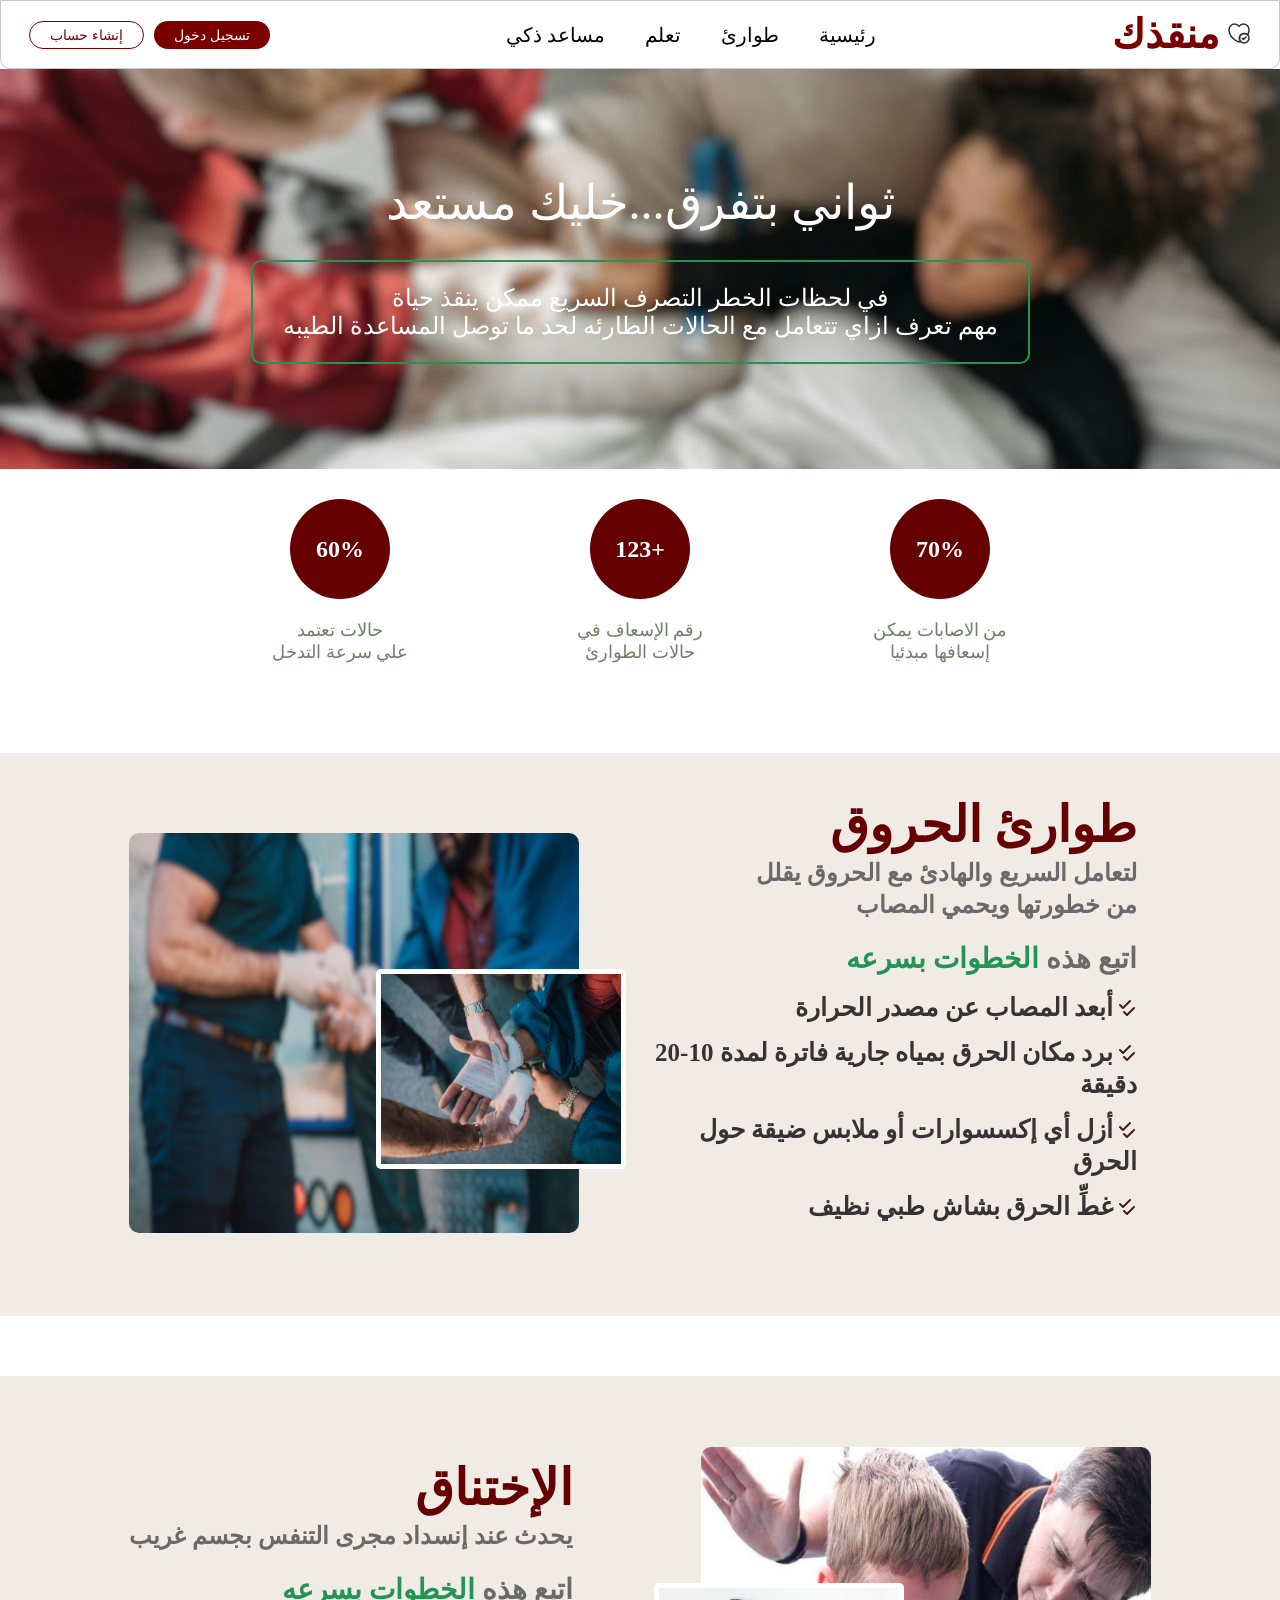
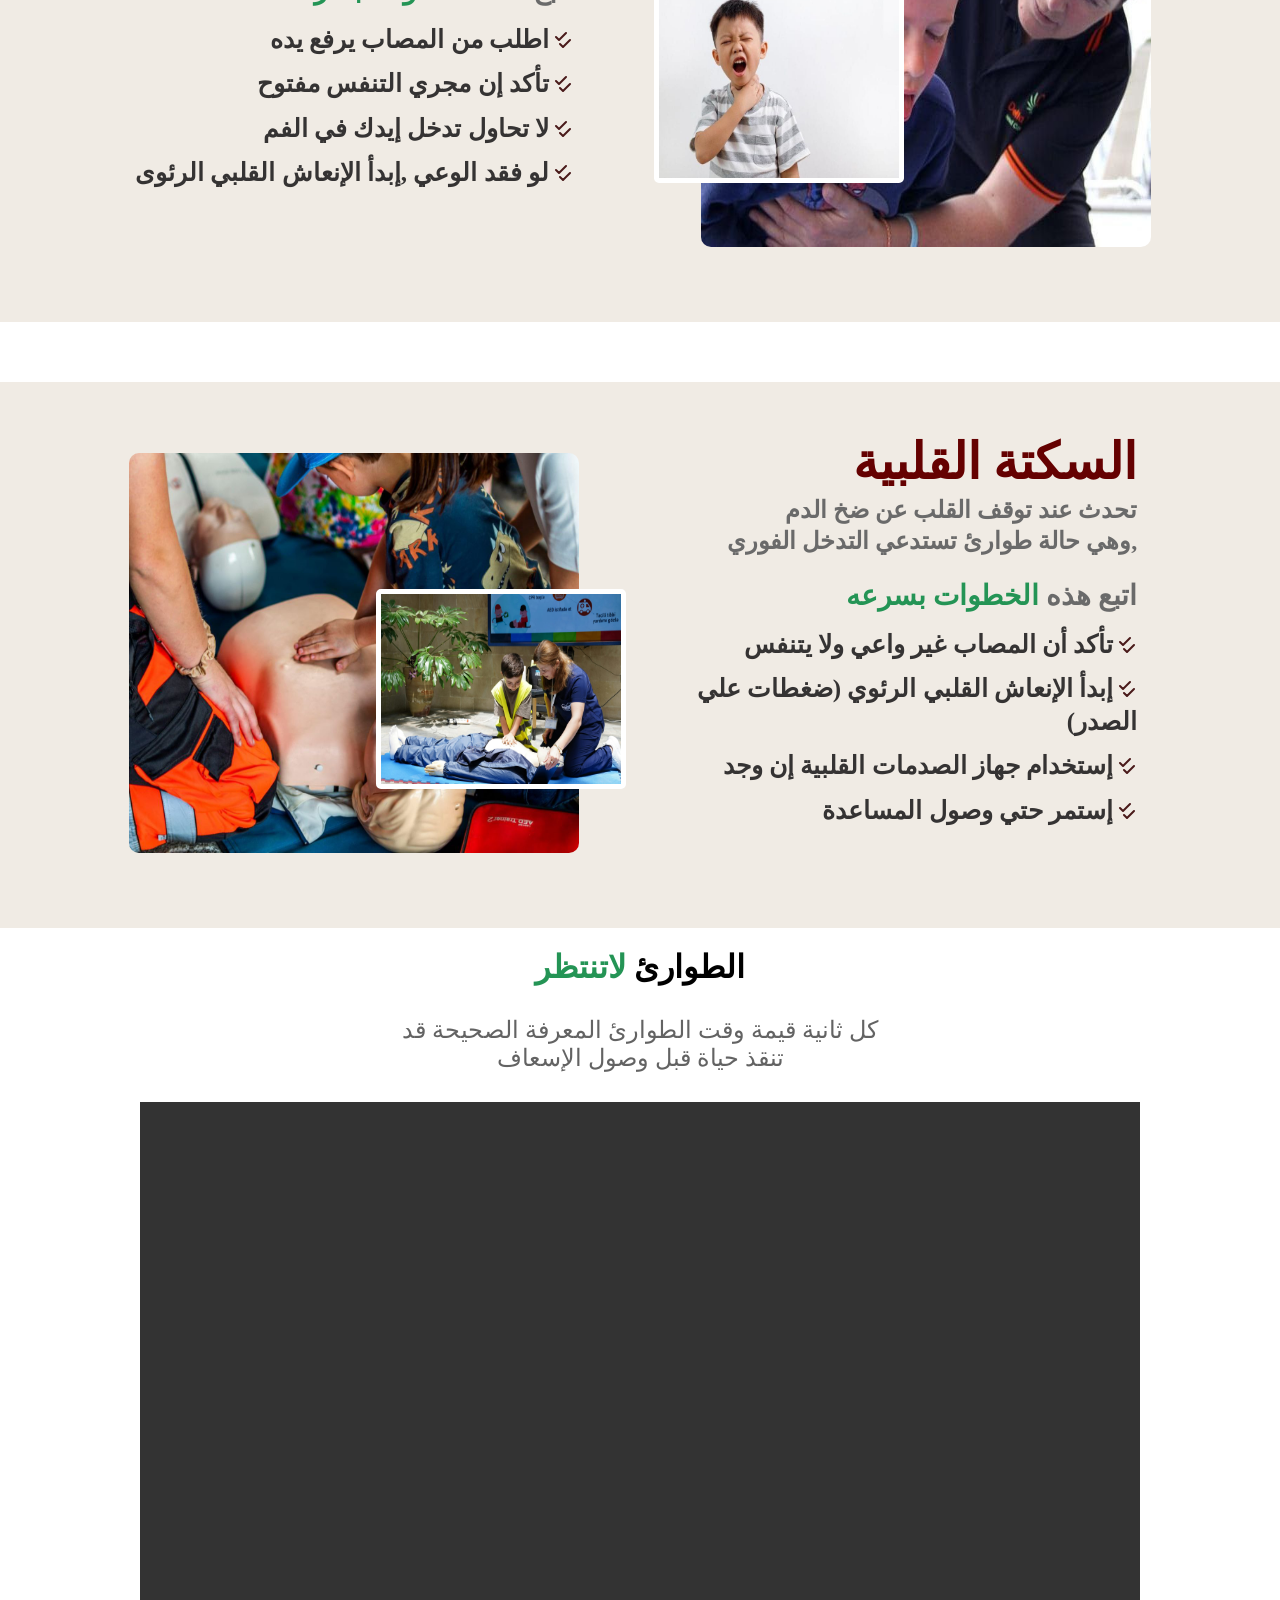
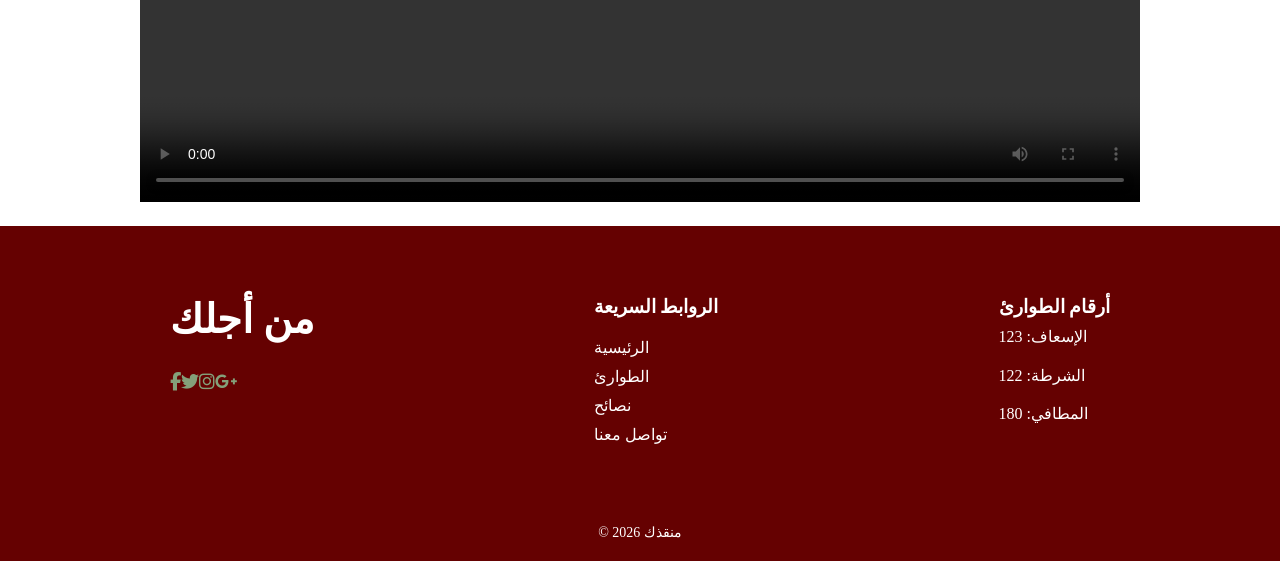
==== index.html @ 680dd933 "Rename emergency.html to index.html" ====
<!DOCTYPE html>
<html lang="en">
<head>
    <meta charset="UTF-8">
    <meta name="viewport" content="width=device-width, initial-scale=1.0">
    <link rel="stylesheet" href="emergency.css">
    <link href="https://cdnjs.cloudflare.com/ajax/libs/font-awesome/6.5.0/css/all.min.css" rel="stylesheet">
    <title>emergency</title>
</head>

<body>
 <nav class="navbar">
    <div class="nav-right">
      <a href="index.html">  <svg width="24" height="24"   viewBox="0 0 24 24" fill="none" xmlns="http://www.w3.org/2000/svg">
<path d="M22 17.2C22 18.1 21.75 18.95 21.3 19.67C20.47 21.06 18.95 22 17.2 22C15.45 22 13.92 21.06 13.1 19.67C12.66 18.95 12.4 18.1 12.4 17.2C12.4 14.55 14.55 12.4 17.2 12.4C19.85 12.4 22 14.55 22 17.2Z" stroke="#292D32" stroke-width="1.5" stroke-miterlimit="10" stroke-linecap="round" stroke-linejoin="round"/>
<path d="M15.3301 17.2L16.5101 18.38L19.0701 16.02" stroke="#292D32" stroke-width="1.5" stroke-linecap="round" stroke-linejoin="round"/>
<path d="M22 8.69C22 10.66 21.49 12.4 20.69 13.91C19.81 12.98 18.57 12.4 17.2 12.4C14.55 12.4 12.4 14.55 12.4 17.2C12.4 18.43 12.87 19.55 13.63 20.4C13.26 20.57 12.92 20.71 12.62 20.81C12.28 20.93 11.72 20.93 11.38 20.81C8.48 19.82 2 15.69 2 8.69C2 5.6 4.49 3.09998 7.56 3.09998C9.37 3.09998 10.99 3.98002 12 5.33002C13.01 3.98002 14.63 3.09998 16.44 3.09998C19.51 3.09998 22 5.6 22 8.69Z" stroke="#292D32" stroke-width="1.5" stroke-linecap="round" stroke-linejoin="round"/>
</svg>
</a>
        <a href="index.html" class="logo-text">منقذك</a>
    </div>

    <div class="nav-center" id="navMenu">
        <div class="close-btn" onclick="toggleMenu()">✕</div>
        <a href="index.html">رئيسية</a>
        <a href="#">طوارئ</a>
        <a href="#">تعلم</a>
        <a href="#">مساعد ذكي</a>
    </div>
    <div class="nav-left">
        <button class="btn-login">تسجيل دخول</button>
        <button class="btn-register">إنشاء حساب</button>
        <div class="menu-icon" onclick="toggleMenu()">☰</div>
      </div>
    </nav>
    <div class="overlay" onclick="toggleMenu()">

    </div>
    <section class="hero">
      <div class="main">
        <h1> ثواني بتفرق...خليك مستعد</h1>
        <div class="box">
            <p>في لحظات الخطر التصرف السريع ممكن ينقذ حياة<br>
            مهم تعرف ازاي تتعامل مع الحالات الطارئه لحد ما توصل المساعدة الطيبه
        </p>
        </div>
      </div>
    </section>
    <section class="counter">
        <div class="number">
            <div class="num1" data-target="60">0%</div>
            <p>حالات تعتمد <br>  علي سرعة التدخل </p>
        </div>
          <div class="number">
            <div class="num1" data-target="123">123</div>
            <p>رقم الإسعاف في<br> حالات الطوارئ</p>
        </div>
          <div class="number">
            <div class="num1" data-target="70">0%</div>
         <p>من الاصابات يمكن <br>  إسعافها مبدئيا </p>
        </div>
    </section>
    <section class="burn">
      <div class="container">
    <div class="burn-text">
      <h2>طوارئ الحروق </h2>
      <p>لتعامل السريع والهادئ مع الحروق يقلل 
        <br>
من خطورتها ويحمي المصاب </p>
  <h4>اتبع هذه <span class="light">الخطوات بسرعه</span></h4>
  <ul>
        <li><svg width="24" height="24" viewBox="0 0 24 24" fill="none" xmlns="http://www.w3.org/2000/svg">
  <path d="M7 13L10 16L17 9M11 20L14 23L21 16" stroke="#4a1a1a" stroke-width="2" stroke-linecap="round" stroke-linejoin="round"/>
</svg>أبعد المصاب عن مصدر الحرارة </li>
        <li><svg width="24" height="24" viewBox="0 0 24 24" fill="none" xmlns="http://www.w3.org/2000/svg">
  <path d="M7 13L10 16L17 9M11 20L14 23L21 16" stroke="#4a1a1a" stroke-width="2" stroke-linecap="round" stroke-linejoin="round"/>
</svg>برد مكان الحرق بمياه جارية فاترة لمدة 10-20 دقيقة </li>
        <li><svg width="24" height="24" viewBox="0 0 24 24" fill="none" xmlns="http://www.w3.org/2000/svg">
  <path d="M7 13L10 16L17 9M11 20L14 23L21 16" stroke="#4a1a1a" stroke-width="2" stroke-linecap="round" stroke-linejoin="round"/>
</svg>أزل أي إكسسوارات أو ملابس ضيقة حول الحرق </li>
        <li><svg width="24" height="24" viewBox="0 0 24 24" fill="none" xmlns="http://www.w3.org/2000/svg">
  <path d="M7 13L10 16L17 9M11 20L14 23L21 16" stroke="#4a1a1a" stroke-width="2" stroke-linecap="round" stroke-linejoin="round"/>
</svg>غطِّ الحرق بشاش طبي نظيف  </li>
      </ul>
    </div>
<div class="images">
     <img src="./image/image2.jpg" class="ima1">
      <img src="./image/image3.jpg " class="ima2">
    </div>
  </div>

</section>
 <section class="suffocation">
      <div class="container">
        <div class="images">
     <img src="./image/image4.jpg" class="ima3">
      <img src="./image/image6.jpg " class="ima4">
    </div>

    <div class="burn-text">
      <h2>الإختناق </h2>
      <p>يحدث عند إنسداد مجرى التنفس بجسم غريب </p>
   <h4>اتبع هذه <span class="light">الخطوات بسرعه</span></h4>
  <ul>
        <li> <svg width="24" height="24" viewBox="0 0 24 24" fill="none" xmlns="http://www.w3.org/2000/svg">
  <path d="M7 13L10 16L17 9M11 20L14 23L21 16" stroke="#4a1a1a" stroke-width="2" stroke-linecap="round" stroke-linejoin="round"/>
</svg>اطلب من المصاب يرفع يده </li> </li>
        <li><svg width="24" height="24" viewBox="0 0 24 24" fill="none" xmlns="http://www.w3.org/2000/svg">
  <path d="M7 13L10 16L17 9M11 20L14 23L21 16" stroke="#4a1a1a" stroke-width="2" stroke-linecap="round" stroke-linejoin="round"/>
</svg>تأكد إن مجري التنفس مفتوح </li>
        <li><svg width="24" height="24" viewBox="0 0 24 24" fill="none" xmlns="http://www.w3.org/2000/svg">
  <path d="M7 13L10 16L17 9M11 20L14 23L21 16" stroke="#4a1a1a" stroke-width="2" stroke-linecap="round" stroke-linejoin="round"/>
</svg>لا تحاول تدخل إيدك في الفم </li>
        <li><svg width="24" height="24" viewBox="0 0 24 24" fill="none" xmlns="http://www.w3.org/2000/svg">
  <path d="M7 13L10 16L17 9M11 20L14 23L21 16" stroke="#4a1a1a" stroke-width="2" stroke-linecap="round" stroke-linejoin="round"/>
</svg>لو فقد الوعي ,إبدأ الإنعاش القلبي الرئوى </li>
      </ul>
    </div>
      </div>


</section>
<section class="burn">
      <div class="container">
    <div class="burn-text">
      <h2>السكتة القلبية </h2>
      <p> تحدث عند توقف القلب عن ضخ الدم <br>,وهي حالة طوارئ تستدعي التدخل الفوري</p>
  <h4>اتبع هذه <span class="light">الخطوات بسرعه</span></h4>
  <ul>
        <li><svg width="24" height="24" viewBox="0 0 24 24" fill="none" xmlns="http://www.w3.org/2000/svg">
  <path d="M7 13L10 16L17 9M11 20L14 23L21 16" stroke="#4a1a1a" stroke-width="2" stroke-linecap="round" stroke-linejoin="round"/>
</svg>تأكد أن المصاب غير واعي ولا يتنفس </li>
        <li ><svg width="24" height="24" viewBox="0 0 24 24" fill="none" xmlns="http://www.w3.org/2000/svg">
  <path d="M7 13L10 16L17 9M11 20L14 23L21 16" stroke="#4a1a1a" stroke-width="2" stroke-linecap="round" stroke-linejoin="round"/>
</svg>إبدأ الإنعاش القلبي الرئوي (ضغطات علي الصدر)</li>
        <li ><svg width="24" height="24" viewBox="0 0 24 24" fill="none" xmlns="http://www.w3.org/2000/svg">
  <path d="M7 13L10 16L17 9M11 20L14 23L21 16" stroke="#4a1a1a" stroke-width="2" stroke-linecap="round" stroke-linejoin="round"/>
</svg>إستخدام جهاز الصدمات القلبية إن وجد </li>
        <li><svg width="24" height="24" viewBox="0 0 24 24" fill="none" xmlns="http://www.w3.org/2000/svg">
  <path d="M7 13L10 16L17 9M11 20L14 23L21 16" stroke="#4a1a1a" stroke-width="2" stroke-linecap="round" stroke-linejoin="round"/>
</svg>إستمر حتي وصول المساعدة  </li>
      </ul>
    </div>
<div class="images">
     <img src="./image/image5.jpg" class="ima1">
      <img src="./image/image7.jpg " class="ima2">
    </div>
  </div>
    </div>
    </section>
    <div class="notwait">
      <h4> الطوارئ <span class="light">لاتنتظر </span></h4>
      <p>كل ثانية قيمة وقت الطوارئ المعرفة الصحيحة قد <br> تنقذ حياة قبل وصول الإسعاف </p>
      <video width="1000" height="700" controls>
        <source src="video_2026-02-21_23-58-47.mp4 " type="video/mp4">
      </video>
    </div>
    <!--
  <div class="know">
    <h5> تعرف علي فريق الطوارئ</h5>
    <p style="font-size: 26px;">يضم مجموعة من الأطباء المدربين علي التعامل مع حالات الطوارئ.</p>
  </div>
<div class="team-grid">
  <div class="doctor-card">
    <div class="imaage">
      <img src="image/5015c419783c6af2fada7d56cdb1c491772d455f.jpg">
    </div>
    <div class="info">
      <h class="name">د:نورا خالد</h3>
        <p class="specialty"> 
أخصائية الحروق و الإصابات الحرجة</p>
    </div>
  </div>

   <div class="doctor-card">
    <div class="imaage">
      <img src="/image/63ce4f393ac87766371a002829be09d1866e27fa (1).jpg">
    </div>
    <div class="info">
      <h class="name">د:محمد علي</h3>
        <p class="specialty"> 
 
أخصائي حالات الإختناق و الإنعاش</p>
    </div>
  </div>
  <div class="doctor-card">
    <div class="imaage">
      <img src="/image/5015c419783c6af2fada7d56cdb1c491772d455f.jpg">
    </div>
    <div class="info">
      <h class="name">د:مايا حسن </h3>
        <p class="specialty"> 
أخصائية القلب والطوارئ القلبية</p>
    </div>
  </div>
<div class="doctor-card">
    <div class="imaage">
      <img src="/image/63ce4f393ac87766371a002829be09d1866e27fa.jpg">
    </div>
    <div class="info">
      <h class="name">د:مايا حسن </h3>
        <p class="specialty"> 
أخصائية القلب والطوارئ القلبية</p>
    </div>
  </div>
  <div class="doctor-card">
    <div class="imaage">
      <img src="/image/caea1c560e19acacc827d34ec4dc1ffc806a08be.jpg">
    </div>
    <div class="info">
      <h class="name">د:أحمد محمود </h3>
        <p class="specialty"> 
أخصائيةطوارئ واسعافات اولية</p>
    </div>
  </div>
</div>
-->
    <footer class="footer">
      <div class="contain">
        <div class="foryou">
          <h2>من أجلك</h2>
          <div class="social">
          <i class="fab fa-facebook-f"></i>
          <i class="fab fa-twitter"></i>
          <i class="fab fa-instagram"></i>
          <i class="fab fa-google-plus-g"></i>
          </div>
        </div>
      <div class="links">
        <h3>الروابط السريعة </h3>
        <ul>
        <li><a href="">الرئيسية</a></li>
        <li><a href="">الطوارئ</a></li>
        <li><a href="">نصائح</a></li>
        <li><a href="">تواصل معنا </a></li>
        </ul>
      </div>
       <div class="emergency">
        <h3>أرقام الطوارئ</h3>
         <p>الإسعاف: 123</p>
         <p>الشرطة: 122</p>
         <p>المطافي: 180</p>
        </div>
          </div>
       <div class="copyright">
        <p>© 2026 منقذك</p>
        </div>

    
    </footer>

</body>
<script src="emergency.js"></script>
</html>
---- emergency.css ----
*{
    padding: 0;
    margin: 0;
    box-sizing: border-box;
}
/* start navbar */
.navbar {
  display: flex;
  align-items: center;
  justify-content: space-between;
  padding: 10px 28px;
  background: #ffffff;
  border: 1px solid #c9c9c9;
  border-radius: 0 0 10px 10px;

  top: 0;
  left: 0;
  width: 100%;
  z-index: 99999999;
  direction: rtl;
}

/* RIGHT */
.nav-right {
  display: flex;
  align-items: center;
  gap: 8px;
}

.logo-text {
  font-size: 40px;
  font-weight: 700;
  color: #7a0000;
  text-decoration: none;
}

.logo-img {
  width: 26px;
  height: 26px;
  object-fit: contain;
}

.nav-center {
  display: flex;
  gap: 40px;
}

.nav-center a {
  text-decoration: none;
  color: #000000;
  font-size: 20px;
  position: relative;
  transition: 0.4s;
}

.nav-center a:hover {
  color: #650101b2;
  text-decoration:underline;
transform: translateY(-3px);
}


.nav-left {
  display: flex;
  align-items: center;
  gap: 10px;
}

.btn-login {
  background: #7a0000;
  color: #fff;
  border: none;
  padding: 6px 20px;
  border-radius: 20px;
  font-size: 14px;
  cursor: pointer;
  transition: 0.6s;
}
.btn-login:hover {
  background-color: #5c0000;
}
.btn-register {
  background: transparent;
  color: #7a0000;
  border: 1.5px solid #7a0000;
  padding: 5px 20px;
  border-radius: 20px;
  font-size: 14px;
  cursor: pointer;
  transition: 0.6s;
}
.btn-register:hover {
  background-color: #7a0000;
  color: #fff;
}

.menu-icon {
  display: none;
  font-size: 26px;
  color: #7a0000;
  cursor: pointer;
}

.close-btn {
  position: absolute;
  top: 20px;
  right: 20px;
  font-size: 22px;
  cursor: pointer;
  color: #7a0000;
}


.close-btn {
  display: none;
}
/* end navbar */
.hero{
    background-image: url('image/emerg.jpg');
    background-size: cover;
    background-position: center;
    min-height: 400px;
    width:100%;
    position: relative;
    background-position: center;
    display: flex;
    justify-content: center;
    align-items: center;
    text-align: center;
    color: white; 
}

.main h1{
    font-size: 48px;
    font-weight: 200;
    margin-bottom: 30px;
}
.box{
    border: 2px solid #249455;
    font-size: 24px;
    padding: 22px 30px;
    border-radius: 10px;
}
.hero{
    background-image: url('image/emerg.jpg');
    background-size: cover;
    background-position: center;
    min-height: 400px; 
    width:100%;
    position: relative;
    display: flex;
    justify-content: center;
    align-items: center;
    text-align: center;
    color: white; 
}

.main h1{
    font-size: 48px;
    font-weight: 200;
    margin-bottom: 30px;
}

.box{
    border: 2px solid #249455;
    font-size: 24px;
    padding: 22px 30px;
    border-radius: 10px;
}

@media (max-width: 700px){
    .main h1{
        font-size: 36px;
    }

    .box{
        font-size: 20px;
        padding: 18px 22px;
    }
}

@media (max-width: 400px){
    .hero{
        min-height: 300px;
        padding: 15px;
    }

    .main h1{
        font-size: 26px;
        margin-bottom: 20px;
    }

    .box{
        font-size: 16px;
        padding: 15px;
    }
}

.counter{
    display: flex;
    justify-content: center;
    align-items: flex-start;
    padding:30px 20px;
    gap:50px;
    flex-wrap: wrap;
}
.number{
    text-align: center;
    width: 250px;
}
.num1{
    font-size: 28px;
    margin: 0 auto 20px auto;
    font-weight: bold;
    display: flex;
    justify-content: center;
    align-items: center;
    border-radius: 50%;
    background-color: #650101;
   color:white;
   width: 120px;
   height: 120px;

}
.number p{
    color: #6d8165;
 font-size:20px;
}

@media (max-width: 700px){
    .counter {
      gap: 10px; 
    }

    .number {
      width: 200px; 
    }
}
.num1 {
        font-size: 24px; 
        width: 100px;
        height: 100px;
    }

    .number p {
        font-size: 18px; 
    }
@media (max-width:400px) {
    .counter {
        gap: 5px; 
    }

    .number {
        width: 100%; 
        text-align: center;
        margin-bottom: 20px;
    }

    .num1 {
        font-size: 22px; 
        width: 90px;
        height: 90px;
    }

    .number p {
        font-size: 16px; 
    }
}
.burn {
    background-color: rgba(240, 235, 228, 1);
    padding: 70px 0px;
    border: 1px solid  rgba(240, 235, 228, 1);
   margin-top: 60px;
}
.container {
    display: flex;
    justify-content: space-between;
    width: 80%;
    align-items: center;
  margin: auto;
    direction: rtl;
  
}
.images{
    width: 450px;
    position: relative;
}
.ima1{
    width: 100%;
    border-radius: 10px;
    height: 400px;
}
.ima2{
    position: absolute;
    left: 55%;
    bottom: -2px;
    transform: translateX(-40%);
    transform: translateY(-70px);
    width: 250px;
    height: 200px;
    border-radius: 5px;
   border: 5px solid #fff;
}
.burn-text{
    max-width: 500px;
    margin-top:-30px ;
    line-height: 1.3;
}
.burn-text{
    color: rgba(101, 1, 1, 1);
    font-size:33px;
    margin-bottom: 10px;
    font-weight: bold;
    padding-right: 14px;
}
.burn-text  p{
margin-bottom: 20px;
font-size: 24px;
color: rgba(106, 106, 106, 1);

}

.burn-text h4{
    color:rgba(106, 106, 106, 1);
    margin-bottom: 15px;
    font-size: 28px;
}
.burn-text ul{
    list-style: none;
    padding: 0;
    
}
.burn-text  ul li{
    margin-bottom: 12px;
    font-size: 25px;
    color: rgb(53, 51, 51);
}

@media (max-width: 700px){

    .container{
        width: 90%;
        gap: 70px;
    }

    .burn-text h2{
        font-size: 42px;
    }

    .burn-text p{
        font-size: 20px;
    }

    .burn-text h4{
        font-size: 22px;
    }

    .burn-text ul li{
        font-size: 18px;
    }

    .images{
        width: 350px;
    }

    .ima1{
        height: 320px;
    }

    .ima2{
        width: 200px;
        height: 160px;
        left: 50%;
        transform: translateX(-50%) translateY(-50px);
    }
}

@media (max-width: 700px){
    .ima3{
        height: 320px;
    }

    .ima4{
        width: 200px;
        height: 160px;
        right: 50%;
    
    }
}

@media (max-width: 400px){

    .container{
        flex-direction: column; 
        text-align:center;
        
    }

    .burn-text{
        max-width: 100%;
        margin-top: 0;
    }

    .burn-text h2{
        font-size: 32px;
        padding-right: 0;
    }

    .burn-text p{
        font-size: 18px;
    }

    .burn-text h4{
        font-size: 20px;
    }

    .burn-text ul li{
        font-size: 16px;
    }

    .images{
        width: 100%;
        margin-top: 30px;
    }

    .ima1{
        height: auto;
    }

    .ima2{
        position: relative;  
        left: 0;
        bottom: 0;
        transform: none;
        width: 70%;
        height: auto;
        margin-top: -50px;
    }
}

.ima3{
    width: 100%;
    border-radius: 10px;
    height: 400px;
}
.ima4{
    position: absolute;
    right: 55%;
    bottom: -2px;
    transform: translateX(-40%);
    transform: translateY(-70px);
    width: 250px;
    height: 200px;
    border-radius: 5px;
   border: 5px solid #fff;
}
.suffocation{
    margin-top: 90px;
     background-color: rgba(240, 235, 228, 1);
    padding: 70px 0px;
    border: 1px solid  rgba(240, 235, 228, 1);
   margin-top: 60px;
}
@media (max-width: 400px) {
    

 .ima3{
        height: auto;
    }

    .ima4{
        position: relative;  
        right:  0;
        bottom: 0;
        transform: none;
        width: 70%;
        height: auto;
        margin-top: -50px;
    }
}
.light{
    color: #249455;
}
.notwait{
  text-align: center;
  padding: 20px;
}
.notwait h4{
    font-size: 32px;
}
.notwait p{
    font-size: 24px;
   padding: 30px;
   color:  rgba(99, 99, 99, 1);
;
}
.know{
    direction:rtl;
    margin: 20px;

}
.know h5{
    font-size: 33px;
}

.footer{
    background-color: rgba(101, 1, 1, 1);
    color: white;
    padding: 40px 30px 20px ;
    direction: ltr;
    font-family:"Poppins";
    flex: 1;
   min-width: 100%;
}
.contain{
    width: 100%;
    display: flex;
    justify-content: center;
    padding: 30px;
   
    gap:280px;
    flex-wrap: wrap;

}
.foryou h2{
    font-size: 40px;

    margin-bottom: 30px;
}

.social{
    display: flex;
}
.social i {
    font-size: 18px;
    margin: 0;
     padding: 0px;
    color:rgba(132, 160, 122, 1);
    gap: 0px;
}
 
.links h3 {
    margin-bottom: 20px;
}

.links ul {
    list-style: none;
    padding: 0;
}

.links ul li {
    margin-bottom: 10px;
}

.links  li a {
    color: #fff;
    text-decoration: none;
}
.links ul li a:hover {
    text-decoration: underline;
}

.copyright {
    text-align: center;
    margin-top: 40px;
    font-size: 14px;
}
.emergency p{
    line-height: 2.4;
}


@media (max-width: 700px) {

.footer {
width: 50%;
}
.contain{
gap: 40px;
}
}


@media (max-width: 400px) {

.contain{
flex-direction: column;
align-items: center;
text-align: center;
}

.footer-section {
width: 100%; 
}

.social {
justify-content: center;
}
}
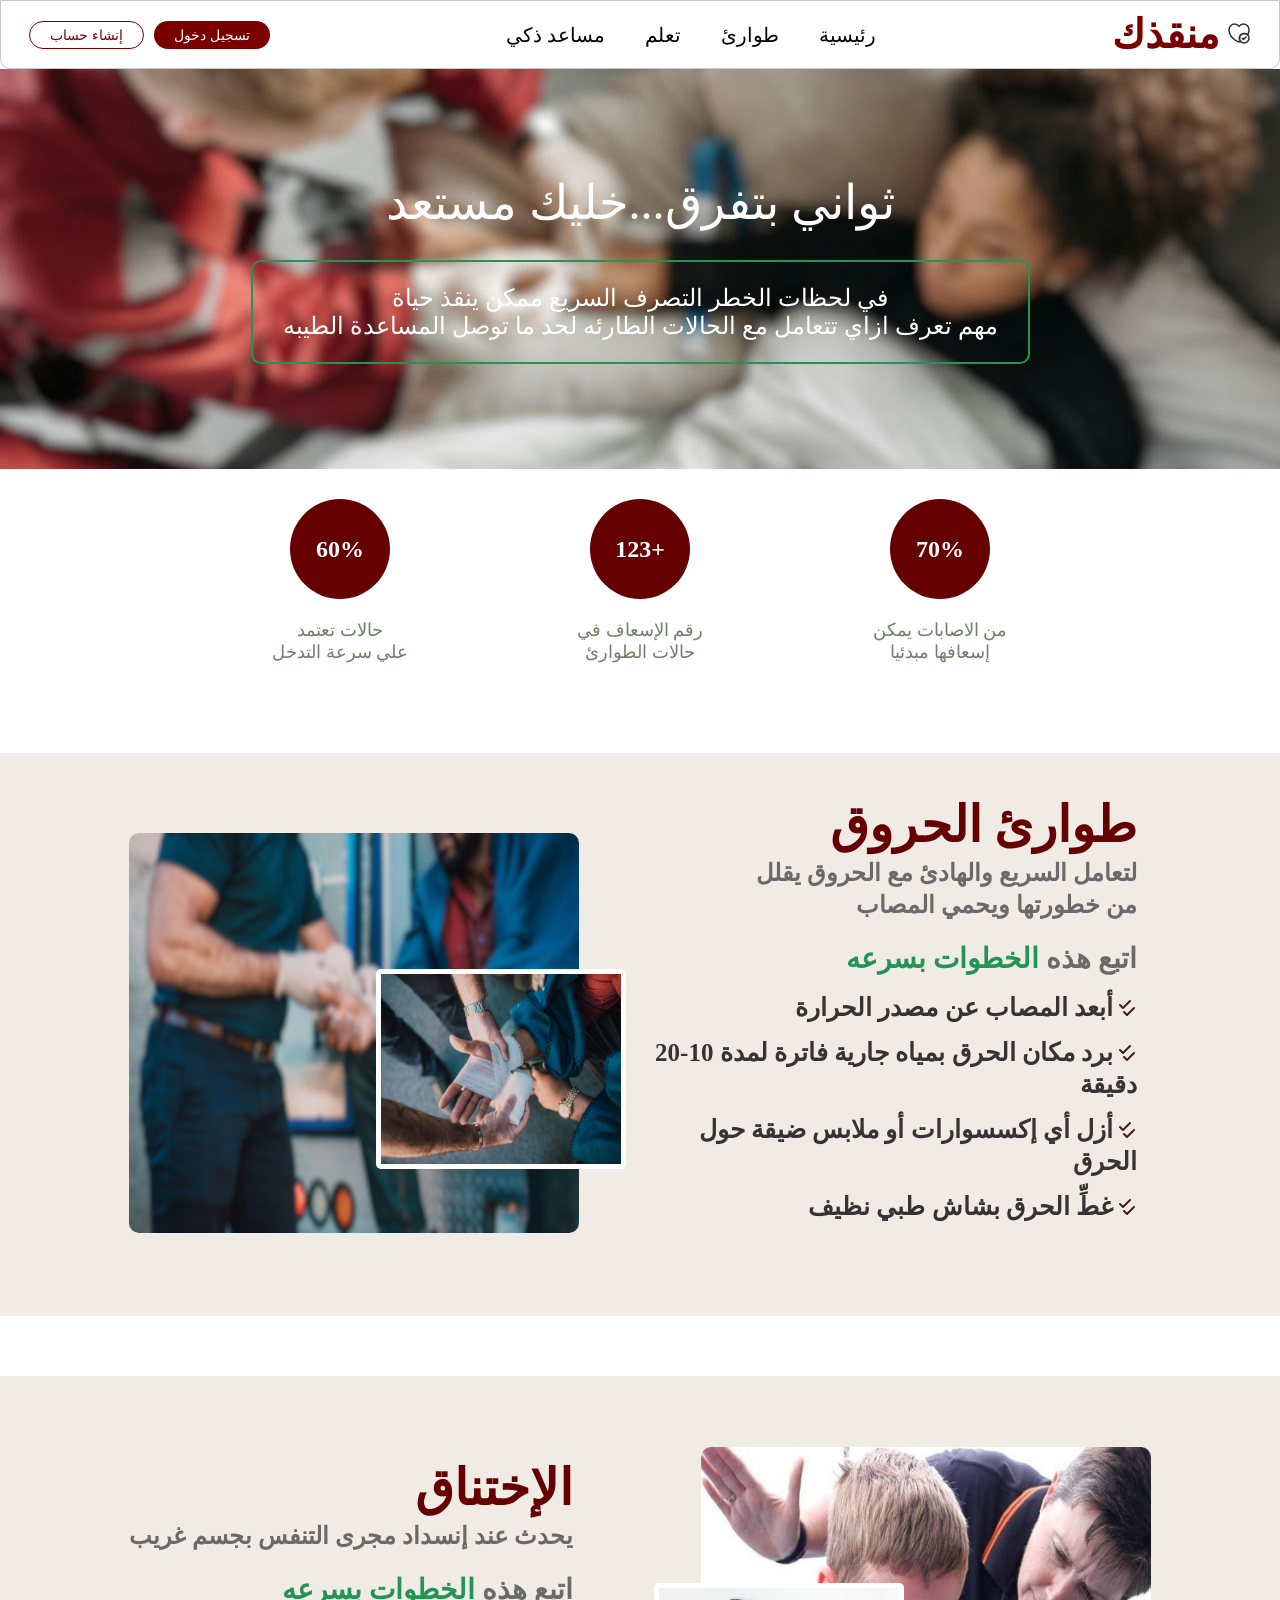
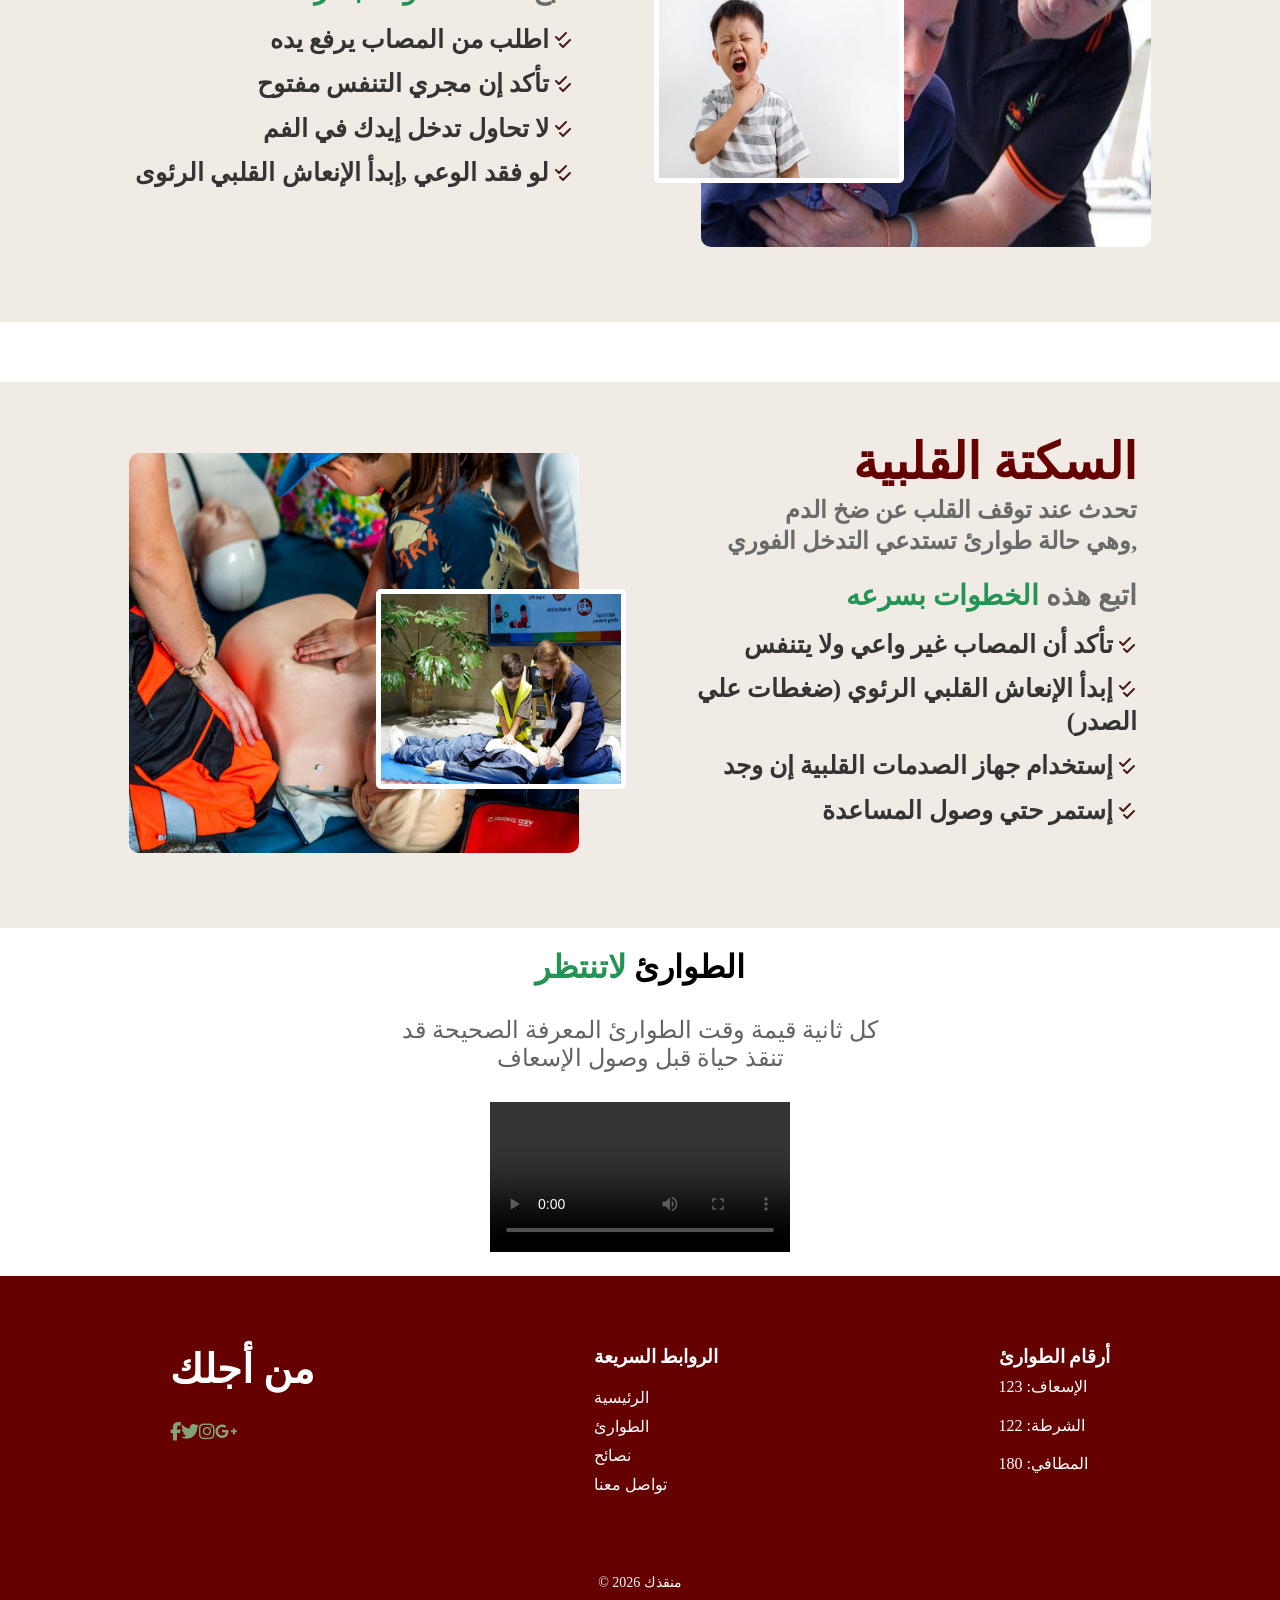
==== commit d92629df: "Change video element class" ====
--- a/index.html
+++ b/index.html
@@ -151,7 +151,7 @@
     <div class="notwait">
       <h4> الطوارئ <span class="light">لاتنتظر </span></h4>
       <p>كل ثانية قيمة وقت الطوارئ المعرفة الصحيحة قد <br> تنقذ حياة قبل وصول الإسعاف </p>
-      <video width="1000" height="700" controls>
+      <video class="my-video"  controls>
         <source src="video_2026-02-21_23-58-47.mp4 " type="video/mp4">
       </video>
     </div>
--- a/emergency.css
+++ b/emergency.css
@@ -141,32 +141,7 @@
     padding: 22px 30px;
     border-radius: 10px;
 }
-.hero{
-    background-image: url('image/emerg.jpg');
-    background-size: cover;
-    background-position: center;
-    min-height: 400px; 
-    width:100%;
-    position: relative;
-    display: flex;
-    justify-content: center;
-    align-items: center;
-    text-align: center;
-    color: white; 
-}
-
-.main h1{
-    font-size: 48px;
-    font-weight: 200;
-    margin-bottom: 30px;
-}
-
-.box{
-    border: 2px solid #249455;
-    font-size: 24px;
-    padding: 22px 30px;
-    border-radius: 10px;
-}
+
 
 @media (max-width: 700px){
     .main h1{
@@ -596,4 +571,4 @@
 .social {
 justify-content: center;
 }
-}+}
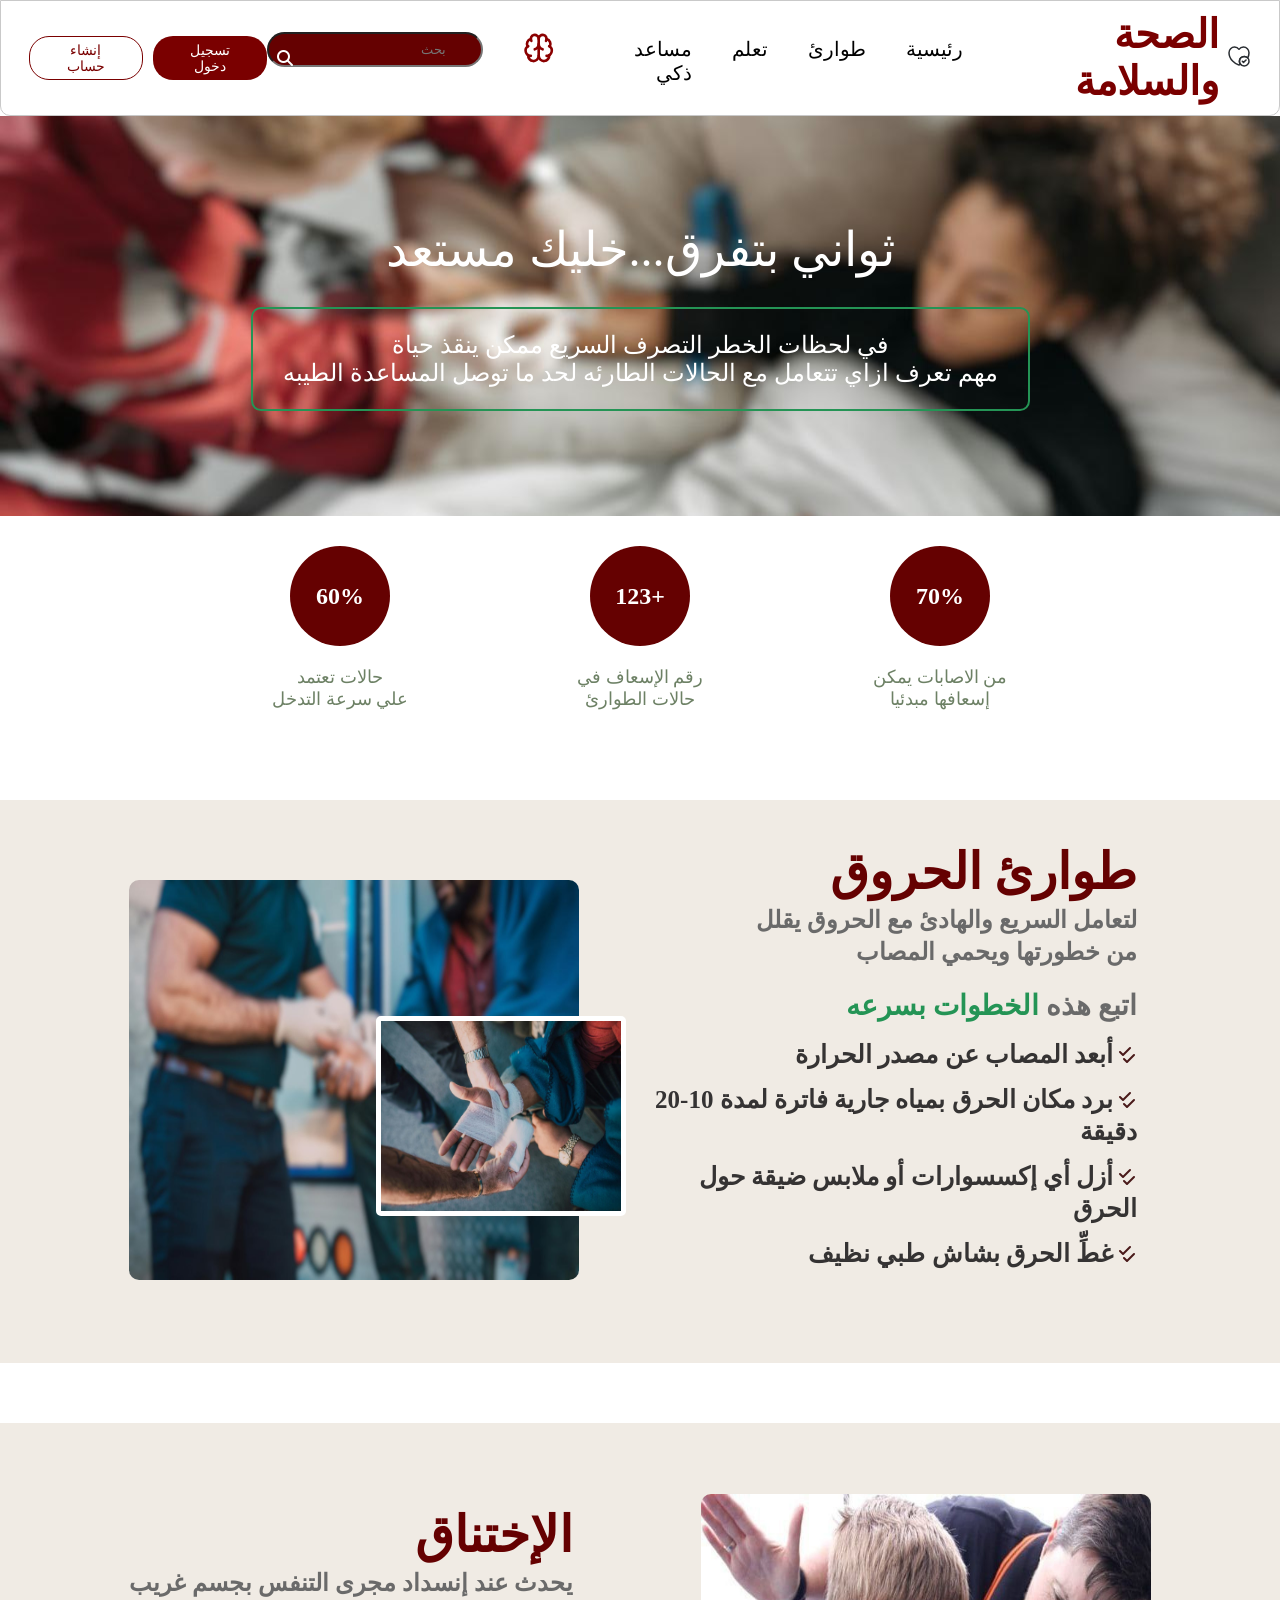
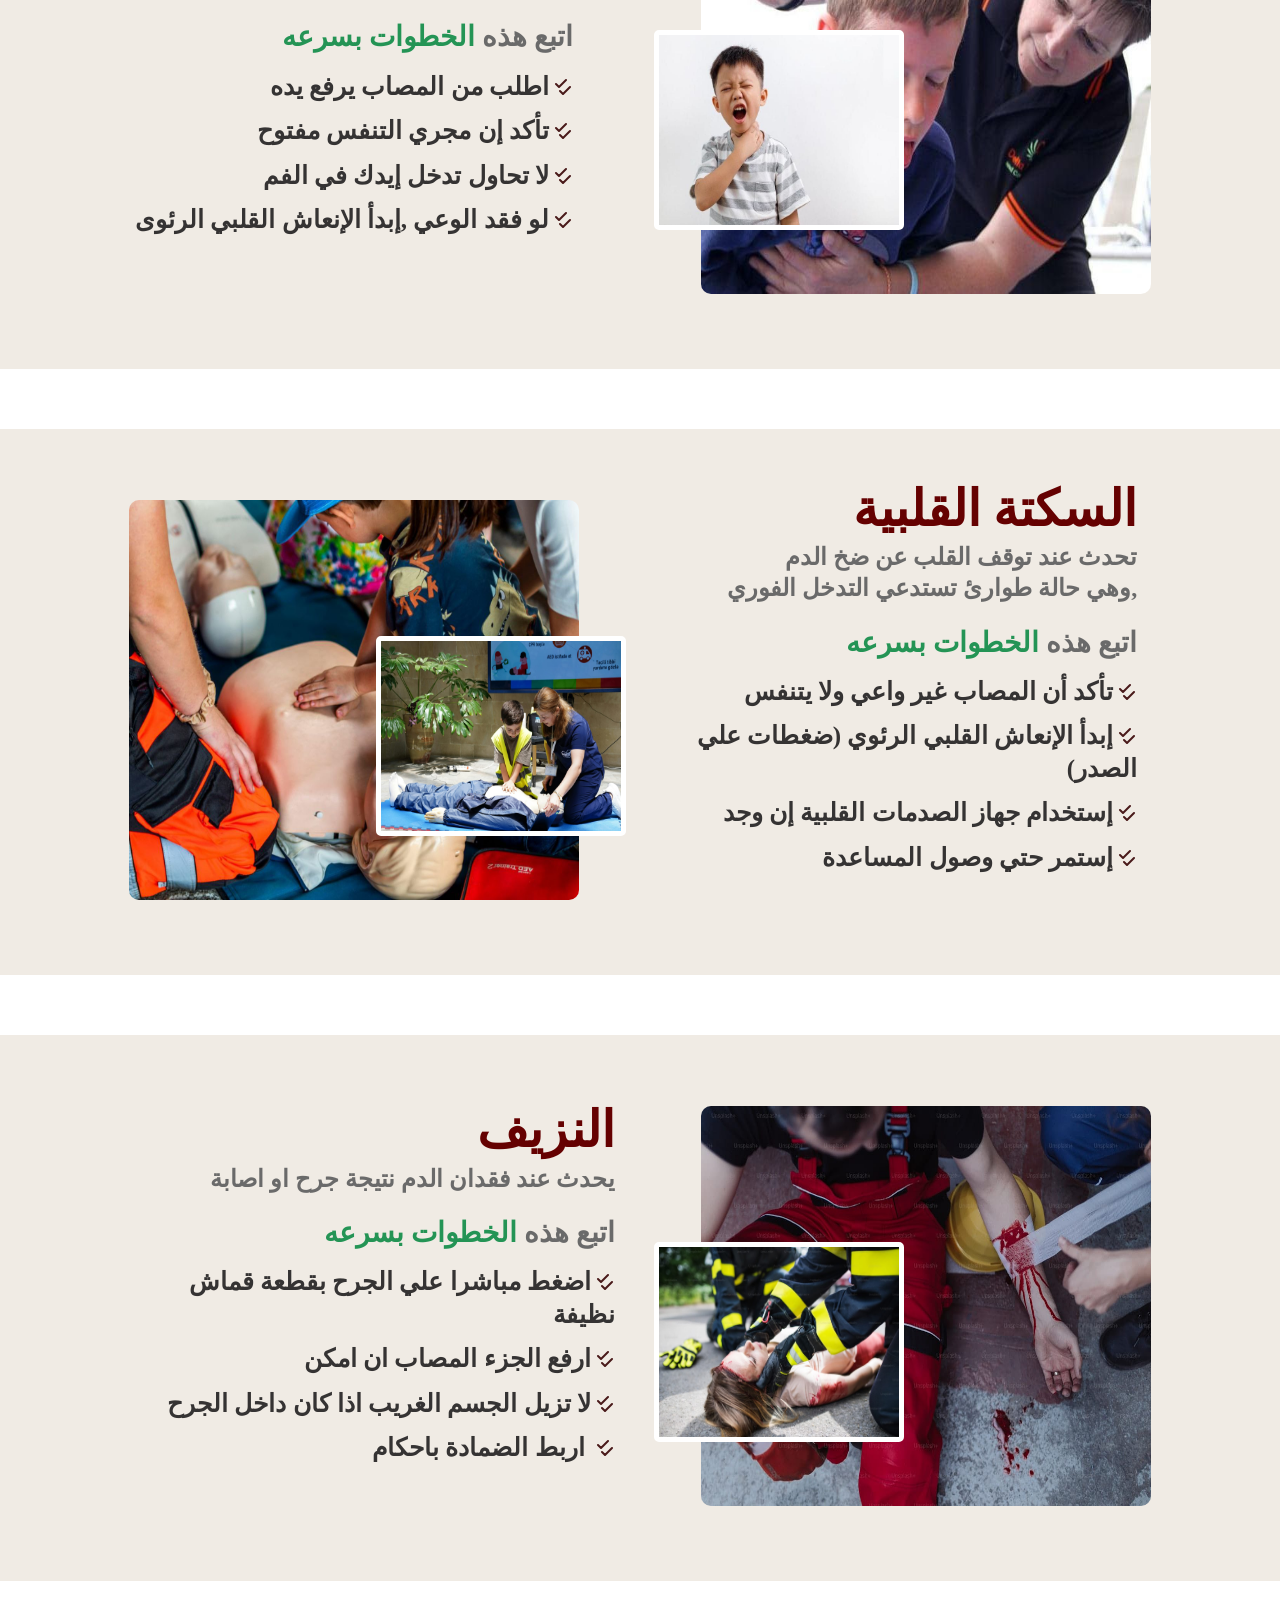
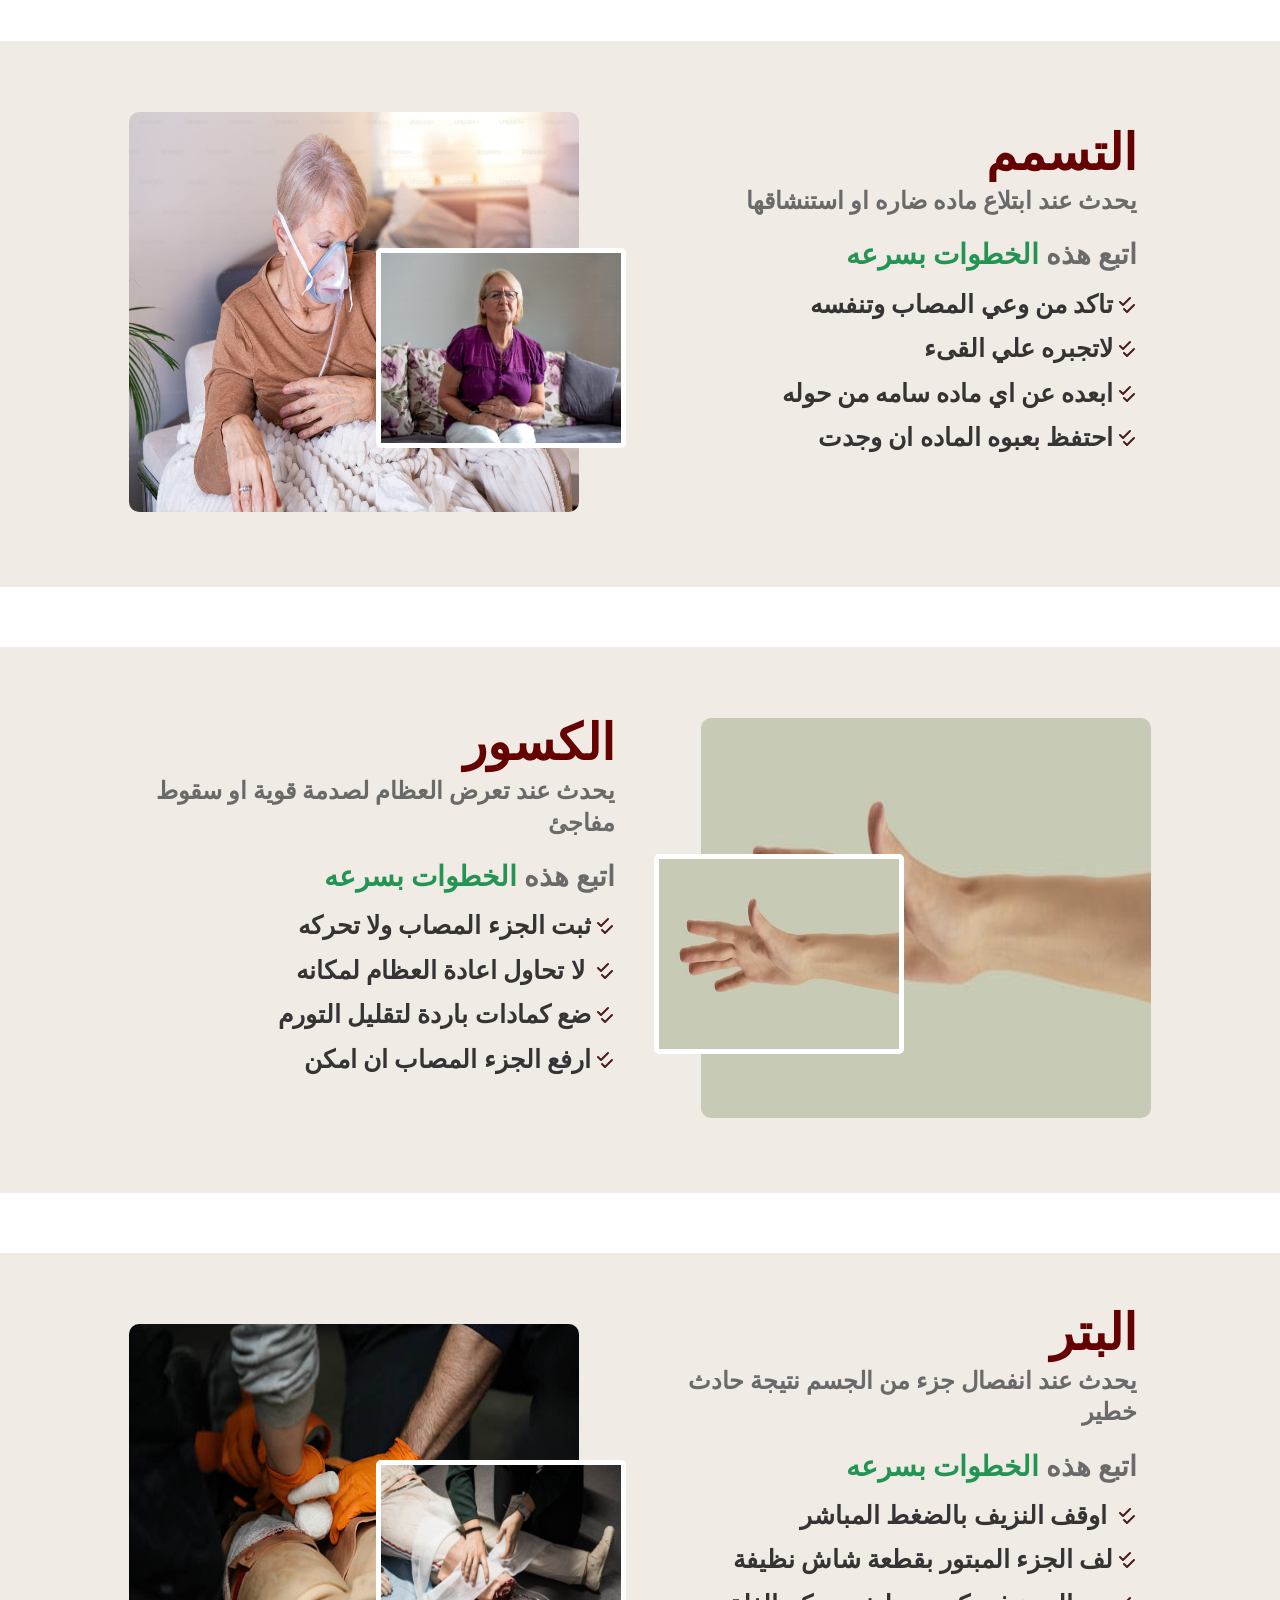
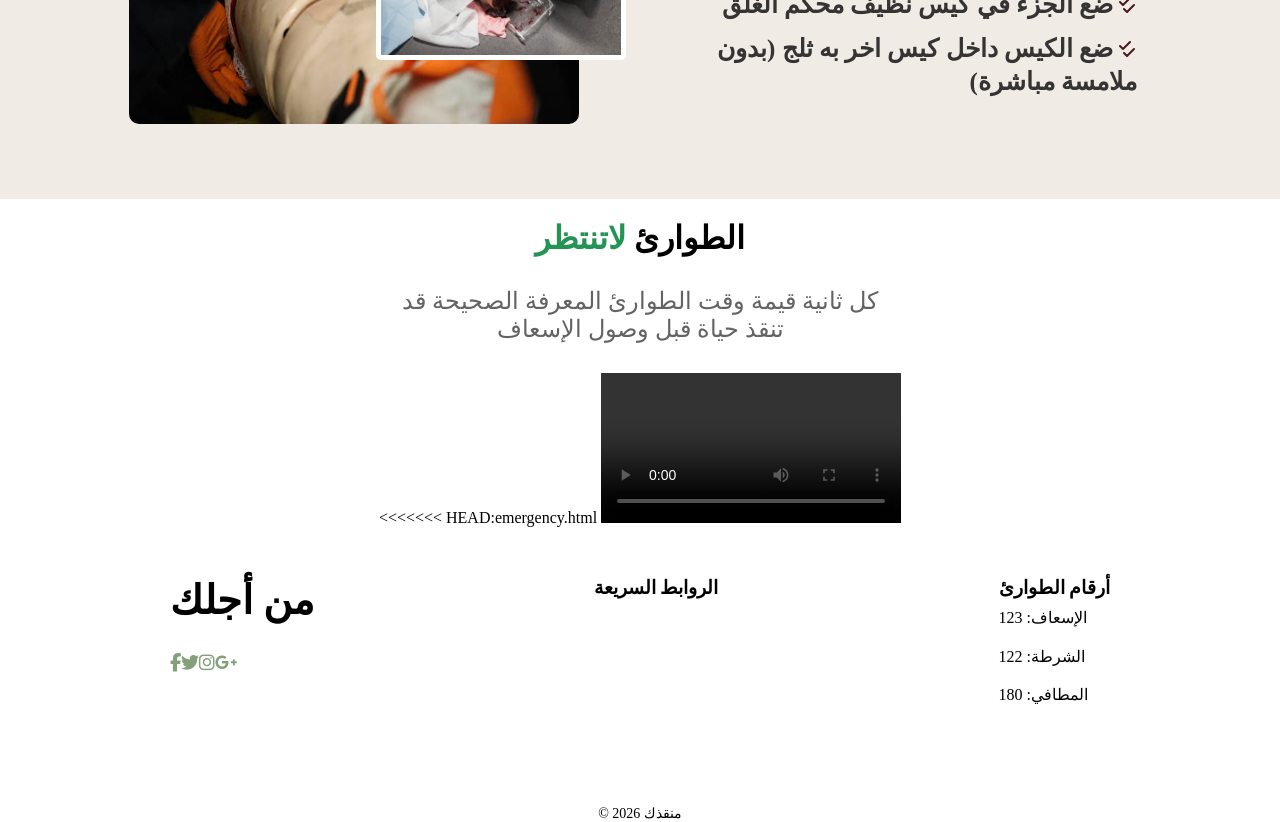
==== commit eca1fddd: "fix" ====
--- a/index.html
+++ b/index.html
@@ -17,7 +17,7 @@
 <path d="M22 8.69C22 10.66 21.49 12.4 20.69 13.91C19.81 12.98 18.57 12.4 17.2 12.4C14.55 12.4 12.4 14.55 12.4 17.2C12.4 18.43 12.87 19.55 13.63 20.4C13.26 20.57 12.92 20.71 12.62 20.81C12.28 20.93 11.72 20.93 11.38 20.81C8.48 19.82 2 15.69 2 8.69C2 5.6 4.49 3.09998 7.56 3.09998C9.37 3.09998 10.99 3.98002 12 5.33002C13.01 3.98002 14.63 3.09998 16.44 3.09998C19.51 3.09998 22 5.6 22 8.69Z" stroke="#292D32" stroke-width="1.5" stroke-linecap="round" stroke-linejoin="round"/>
 </svg>
 </a>
-        <a href="index.html" class="logo-text">منقذك</a>
+        <a href="index.html" class="logo-text" >الصحة والسلامة</a>
     </div>
 
     <div class="nav-center" id="navMenu">
@@ -26,6 +26,12 @@
         <a href="#">طوارئ</a>
         <a href="#">تعلم</a>
         <a href="#">مساعد ذكي</a>
+       <svg xmlns="http://www.w3.org/2000/svg" width="32" height="32" viewBox="0 0 24 24" fill="none" stroke="#8b0000" stroke-width="2" stroke-linecap="round" stroke-linejoin="round" class="lucide lucide-brain-icon lucide-brain"><path d="M12 18V5"/><path d="M15 13a4.17 4.17 0 0 1-3-4 4.17 4.17 0 0 1-3 4"/><path d="M17.598 6.5A3 3 0 1 0 12 5a3 3 0 1 0-5.598 1.5"/><path d="M17.997 5.125a4 4 0 0 1 2.526 5.77"/><path d="M18 18a4 4 0 0 0 2-7.464"/><path d="M19.967 17.483A4 4 0 1 1 12 18a4 4 0 1 1-7.967-.517"/><path d="M6 18a4 4 0 0 1-2-7.464"/>
+        <path d="M6.003 5.125a4 4 0 0 0-2.526 5.77"/></svg>
+      <div class="search-box"  >
+    <input type="text"  id="searchInput" class="search-normal" placeholder="بحث ">
+    <i  class="fa-solid fa-magnifying-glass" onclick="searchSection()"></i>
+</div>
     </div>
     <div class="nav-left">
         <button class="btn-login">تسجيل دخول</button>
@@ -60,7 +66,7 @@
          <p>من الاصابات يمكن <br>  إسعافها مبدئيا </p>
         </div>
     </section>
-    <section class="burn">
+    <section class="burn" id="burns">
       <div class="container">
     <div class="burn-text">
       <h2>طوارئ الحروق </h2>
@@ -97,7 +103,7 @@
       <img src="./image/image6.jpg " class="ima4">
     </div>
 
-    <div class="burn-text">
+    <div class="burn-text" id="choking">
       <h2>الإختناق </h2>
       <p>يحدث عند إنسداد مجرى التنفس بجسم غريب </p>
    <h4>اتبع هذه <span class="light">الخطوات بسرعه</span></h4>
@@ -120,9 +126,9 @@
 
 
 </section>
-<section class="burn">
-      <div class="container">
-    <div class="burn-text">
+<section class="burn" id="heart">
+      <div class="container">
+    <div class="burn-text" id="heart">
       <h2>السكتة القلبية </h2>
       <p> تحدث عند توقف القلب عن ضخ الدم <br>,وهي حالة طوارئ تستدعي التدخل الفوري</p>
   <h4>اتبع هذه <span class="light">الخطوات بسرعه</span></h4>
@@ -148,73 +154,130 @@
   </div>
     </div>
     </section>
+     <section class="suffocation">
+      <div class="container">
+        <div class="images">
+     <img src="./image/bleed1.jpg" class="ima3">
+      <img src="./image/bleed2.jpg " class="ima4">
+    </div>
+     <div class="burn-text" id="bleeding">
+      <h2>النزيف</h2>
+      <p>يحدث عند فقدان الدم نتيجة جرح او اصابة</p>
+   <h4>اتبع هذه <span class="light">الخطوات بسرعه</span></h4>
+  <ul>
+        <li> <svg width="24" height="24" viewBox="0 0 24 24" fill="none" xmlns="http://www.w3.org/2000/svg">
+  <path d="M7 13L10 16L17 9M11 20L14 23L21 16" stroke="#4a1a1a" stroke-width="2" stroke-linecap="round" stroke-linejoin="round"/>
+</svg>اضغط مباشرا علي  الجرح بقطعة قماش نظيفة </li>
+        <li><svg width="24" height="24" viewBox="0 0 24 24" fill="none" xmlns="http://www.w3.org/2000/svg">
+  <path d="M7 13L10 16L17 9M11 20L14 23L21 16" stroke="#4a1a1a" stroke-width="2" stroke-linecap="round" stroke-linejoin="round"/>
+</svg>ارفع الجزء المصاب ان امكن</li>
+        <li><svg width="24" height="24" viewBox="0 0 24 24" fill="none" xmlns="http://www.w3.org/2000/svg">
+  <path d="M7 13L10 16L17 9M11 20L14 23L21 16" stroke="#4a1a1a" stroke-width="2" stroke-linecap="round" stroke-linejoin="round"/>
+</svg>لا تزيل الجسم الغريب اذا كان داخل الجرح</li>
+        <li><svg width="24" height="24" viewBox="0 0 24 24" fill="none" xmlns="http://www.w3.org/2000/svg">
+  <path d="M7 13L10 16L17 9M11 20L14 23L21 16" stroke="#4a1a1a" stroke-width="2" stroke-linecap="round" stroke-linejoin="round"/>
+</svg> اربط الضمادة باحكام</li>
+      </ul>
+    </div>
+      </div>
+     </section>
+     <section class="burn">
+      <div class="container">
+    <div class="burn-text" id="piosin">
+      <h2>التسمم</h2>
+      <p> يحدث عند ابتلاع ماده ضاره او استنشاقها</p>
+  <h4>اتبع هذه <span class="light">الخطوات بسرعه</span></h4>
+  <ul>
+            <li ><svg width="24" height="24" viewBox="0 0 24 24" fill="none" xmlns="http://www.w3.org/2000/svg">
+  <path d="M7 13L10 16L17 9M11 20L14 23L21 16" stroke="#4a1a1a" stroke-width="2" stroke-linecap="round" stroke-linejoin="round"/>
+</svg>تاكد من وعي المصاب وتنفسه</li>
+        <li ><svg width="24" height="24" viewBox="0 0 24 24" fill="none" xmlns="http://www.w3.org/2000/svg">
+  <path d="M7 13L10 16L17 9M11 20L14 23L21 16" stroke="#4a1a1a" stroke-width="2" stroke-linecap="round" stroke-linejoin="round"/>
+</svg>لاتجبره علي القىء</li>
+        <li><svg width="24" height="24" viewBox="0 0 24 24" fill="none" xmlns="http://www.w3.org/2000/svg">
+  <path d="M7 13L10 16L17 9M11 20L14 23L21 16" stroke="#4a1a1a" stroke-width="2" stroke-linecap="round" stroke-linejoin="round"/>
+</svg>ابعده عن اي ماده سامه من حوله </li>
+<li><svg width="24" height="24" viewBox="0 0 24 24" fill="none" xmlns="http://www.w3.org/2000/svg">
+  <path d="M7 13L10 16L17 9M11 20L14 23L21 16" stroke="#4a1a1a" stroke-width="2" stroke-linecap="round" stroke-linejoin="round"/>
+</svg>احتفظ بعبوه الماده ان وجدت </li>
+    
+      </ul>
+    </div>
+<div class="images">
+     <img src="./image/piosin 1.jpg" class="ima1">
+      <img src="./image/piosin2.jpg " class="ima2">
+    </div>
+  </div>
+    </div>
+    </section>
+     <section class="suffocation">
+      <div class="container">
+        <div class="images">
+     <img src="./image/break1.jpg" class="ima3">
+      <img src="./image/break2.jpg " class="ima4">
+    </div>
+     <div class="burn-text" id="fractures">
+      <h2>الكسور </h2>
+      <p>يحدث عند تعرض العظام لصدمة قوية او سقوط مفاجئ</p>
+   <h4>اتبع هذه <span class="light">الخطوات بسرعه</span></h4>
+  <ul>
+        <li> <svg width="24" height="24" viewBox="0 0 24 24" fill="none" xmlns="http://www.w3.org/2000/svg">
+  <path d="M7 13L10 16L17 9M11 20L14 23L21 16" stroke="#4a1a1a" stroke-width="2" stroke-linecap="round" stroke-linejoin="round"/>
+</svg>ثبت الجزء المصاب ولا تحركه</li>
+        <li><svg width="24" height="24" viewBox="0 0 24 24" fill="none" xmlns="http://www.w3.org/2000/svg">
+  <path d="M7 13L10 16L17 9M11 20L14 23L21 16" stroke="#4a1a1a" stroke-width="2" stroke-linecap="round" stroke-linejoin="round"/>
+</svg> لا تحاول اعادة العظام لمكانه</li>
+        <li><svg width="24" height="24" viewBox="0 0 24 24" fill="none" xmlns="http://www.w3.org/2000/svg">
+  <path d="M7 13L10 16L17 9M11 20L14 23L21 16" stroke="#4a1a1a" stroke-width="2" stroke-linecap="round" stroke-linejoin="round"/>
+</svg>ضع كمادات باردة لتقليل التورم</li>
+        <li><svg width="24" height="24" viewBox="0 0 24 24" fill="none" xmlns="http://www.w3.org/2000/svg">
+  <path d="M7 13L10 16L17 9M11 20L14 23L21 16" stroke="#4a1a1a" stroke-width="2" stroke-linecap="round" stroke-linejoin="round"/>
+</svg>ارفع الجزء المصاب ان امكن</li>
+      </ul>
+    </div>
+      </div>
+     </section>
+      <section class="burn">
+      <div class="container">
+    <div class="burn-text" id="amputation">
+      <h2>البتر</h2>
+      <p> يحدث عند انفصال جزء من الجسم نتيجة حادث خطير </p>
+  <h4>اتبع هذه <span class="light">الخطوات بسرعه</span></h4>
+  <ul>
+            <li ><svg width="24" height="24" viewBox="0 0 24 24" fill="none" xmlns="http://www.w3.org/2000/svg">
+  <path d="M7 13L10 16L17 9M11 20L14 23L21 16" stroke="#4a1a1a" stroke-width="2" stroke-linecap="round" stroke-linejoin="round"/>
+</svg> اوقف النزيف بالضغط المباشر</li>
+        <li ><svg width="24" height="24" viewBox="0 0 24 24" fill="none" xmlns="http://www.w3.org/2000/svg">
+  <path d="M7 13L10 16L17 9M11 20L14 23L21 16" stroke="#4a1a1a" stroke-width="2" stroke-linecap="round" stroke-linejoin="round"/>
+</svg>لف الجزء المبتور بقطعة شاش نظيفة</li>
+        <li><svg width="24" height="24" viewBox="0 0 24 24" fill="none" xmlns="http://www.w3.org/2000/svg">
+  <path d="M7 13L10 16L17 9M11 20L14 23L21 16" stroke="#4a1a1a" stroke-width="2" stroke-linecap="round" stroke-linejoin="round"/>
+</svg>ضع الجزء في كيس نظيف محكم الغلق</li>
+<li><svg width="24" height="24" viewBox="0 0 24 24" fill="none" xmlns="http://www.w3.org/2000/svg">
+  <path d="M7 13L10 16L17 9M11 20L14 23L21 16" stroke="#4a1a1a" stroke-width="2" stroke-linecap="round" stroke-linejoin="round"/>
+</svg>ضع الكيس داخل كيس اخر به ثلج (بدون ملامسة مباشرة)</li>
+    
+      </ul>
+    </div>
+<div class="images">
+     <img src="./image/amputation1.jpg" class="ima1">
+      <img src="./image/amputation2.jpg" class="ima2">
+    </div>
+  </div>
+    </div>
+    </section>
     <div class="notwait">
       <h4> الطوارئ <span class="light">لاتنتظر </span></h4>
       <p>كل ثانية قيمة وقت الطوارئ المعرفة الصحيحة قد <br> تنقذ حياة قبل وصول الإسعاف </p>
+<<<<<<< HEAD:emergency.html
+      <video class="my-video" controls>
+=======
       <video class="my-video"  controls>
+>>>>>>> ebc6084ce394d407812a9ae3fe99eaaca4870914:index.html
         <source src="video_2026-02-21_23-58-47.mp4 " type="video/mp4">
       </video>
     </div>
-    <!--
-  <div class="know">
-    <h5> تعرف علي فريق الطوارئ</h5>
-    <p style="font-size: 26px;">يضم مجموعة من الأطباء المدربين علي التعامل مع حالات الطوارئ.</p>
-  </div>
-<div class="team-grid">
-  <div class="doctor-card">
-    <div class="imaage">
-      <img src="image/5015c419783c6af2fada7d56cdb1c491772d455f.jpg">
-    </div>
-    <div class="info">
-      <h class="name">د:نورا خالد</h3>
-        <p class="specialty"> 
-أخصائية الحروق و الإصابات الحرجة</p>
-    </div>
-  </div>
-
-   <div class="doctor-card">
-    <div class="imaage">
-      <img src="/image/63ce4f393ac87766371a002829be09d1866e27fa (1).jpg">
-    </div>
-    <div class="info">
-      <h class="name">د:محمد علي</h3>
-        <p class="specialty"> 
- 
-أخصائي حالات الإختناق و الإنعاش</p>
-    </div>
-  </div>
-  <div class="doctor-card">
-    <div class="imaage">
-      <img src="/image/5015c419783c6af2fada7d56cdb1c491772d455f.jpg">
-    </div>
-    <div class="info">
-      <h class="name">د:مايا حسن </h3>
-        <p class="specialty"> 
-أخصائية القلب والطوارئ القلبية</p>
-    </div>
-  </div>
-<div class="doctor-card">
-    <div class="imaage">
-      <img src="/image/63ce4f393ac87766371a002829be09d1866e27fa.jpg">
-    </div>
-    <div class="info">
-      <h class="name">د:مايا حسن </h3>
-        <p class="specialty"> 
-أخصائية القلب والطوارئ القلبية</p>
-    </div>
-  </div>
-  <div class="doctor-card">
-    <div class="imaage">
-      <img src="/image/caea1c560e19acacc827d34ec4dc1ffc806a08be.jpg">
-    </div>
-    <div class="info">
-      <h class="name">د:أحمد محمود </h3>
-        <p class="specialty"> 
-أخصائيةطوارئ واسعافات اولية</p>
-    </div>
-  </div>
-</div>
--->
+   
     <footer class="footer">
       <div class="contain">
         <div class="foryou">
--- a/emergency.css
+++ b/emergency.css
@@ -51,6 +51,7 @@
   font-size: 20px;
   position: relative;
   transition: 0.4s;
+  margin-top: 5px;
 }
 
 .nav-center a:hover {
@@ -113,6 +114,29 @@
 
 .close-btn {
   display: none;
+}
+
+
+.search-box{
+    position: relative;
+    width: 220px;
+    
+}
+
+.search-box input{
+    width: 100%;
+    padding: 8px 35px 8px 10px;
+    border-radius:30px;
+    background-color:rgba(101, 1, 1, 1);
+     color: #fff;
+}
+.search-box i{
+    position: absolute;
+    left: 10px;
+    top: 50%;
+    transform: translateY(-50%);
+    cursor: pointer;
+    color: #fff;
 }
 /* end navbar */
 .hero{
@@ -477,7 +501,23 @@
 .know h5{
     font-size: 33px;
 }
-
+<<<<<<< HEAD
+
+=======
+>>>>>>> ebc6084ce394d407812a9ae3fe99eaaca4870914
+.my-video{
+      width: 600px;  
+  height: auto;
+}
+@media (max-width: 450px) {
+  .my-video {
+    width: 100%;
+  }
+}
+<<<<<<< HEAD
+
+=======
+>>>>>>> ebc6084ce394d407812a9ae3fe99eaaca4870914
 .footer{
     background-color: rgba(101, 1, 1, 1);
     color: white;
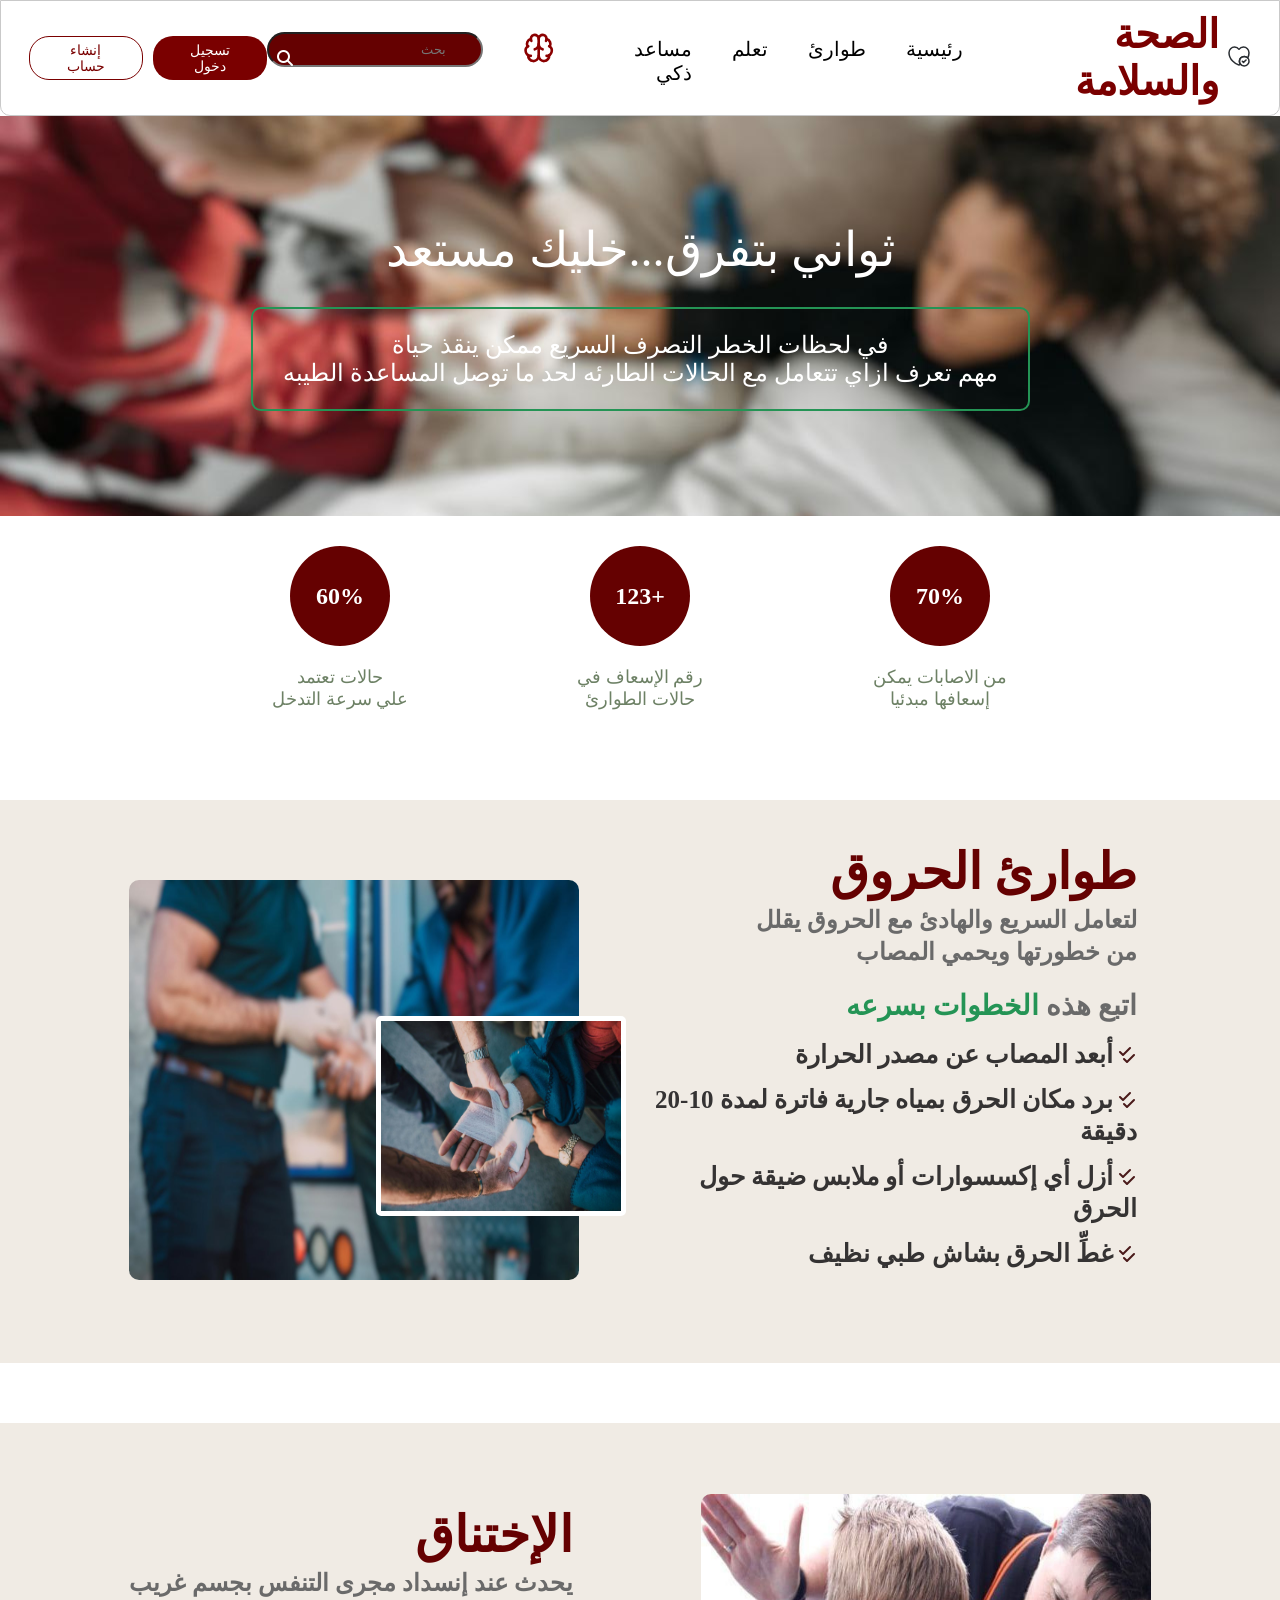
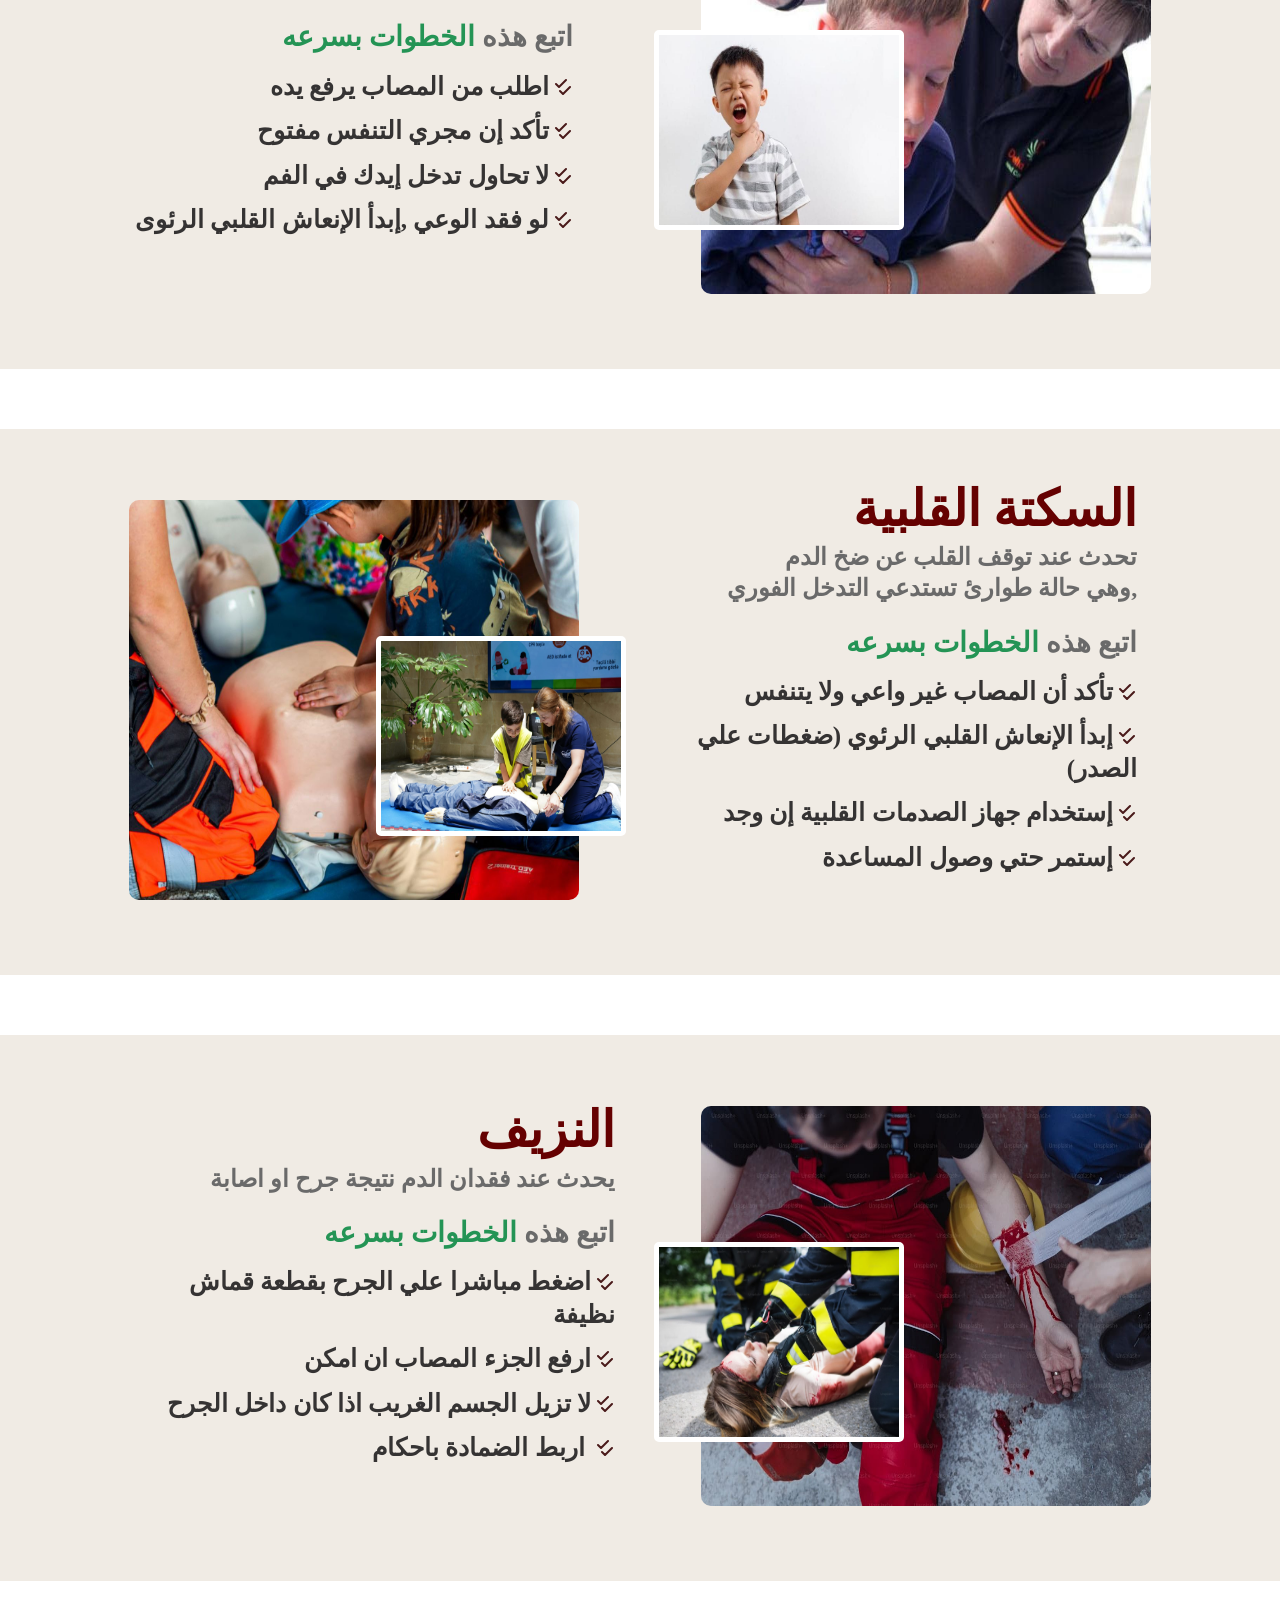
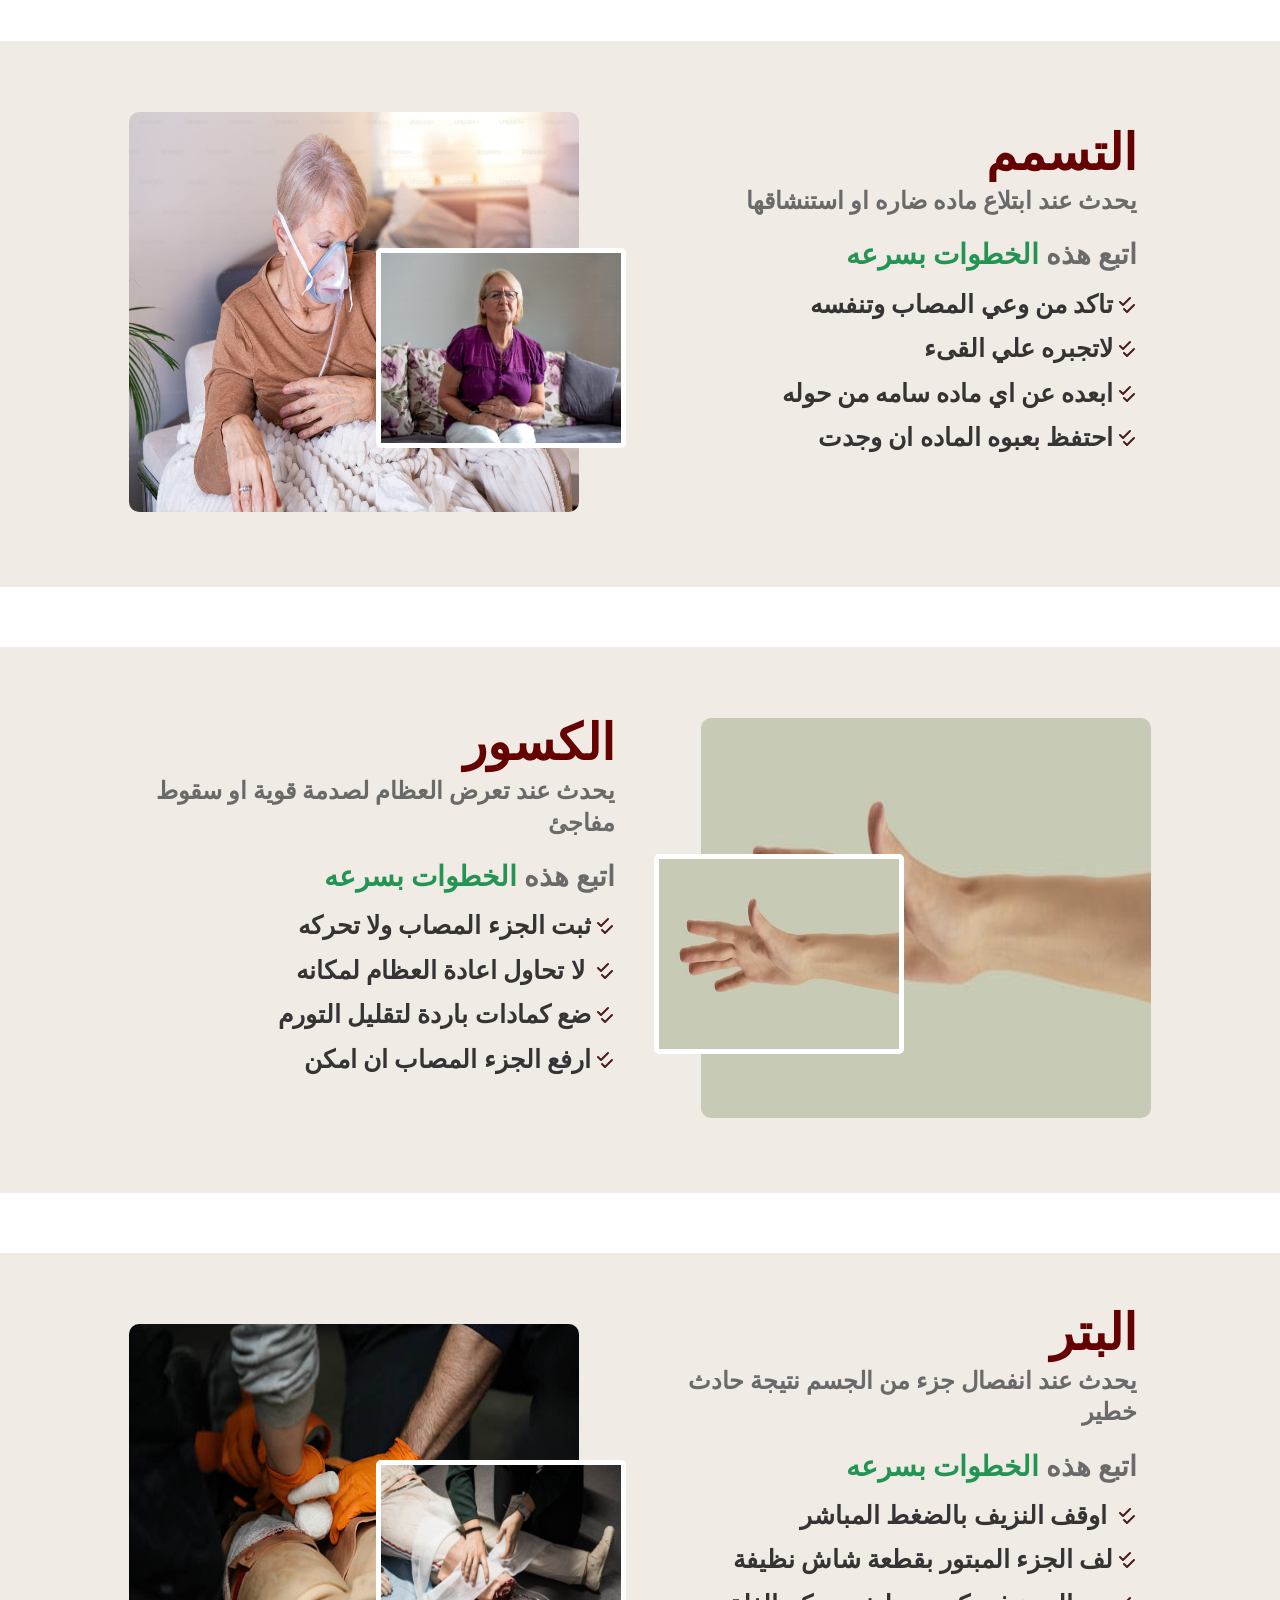
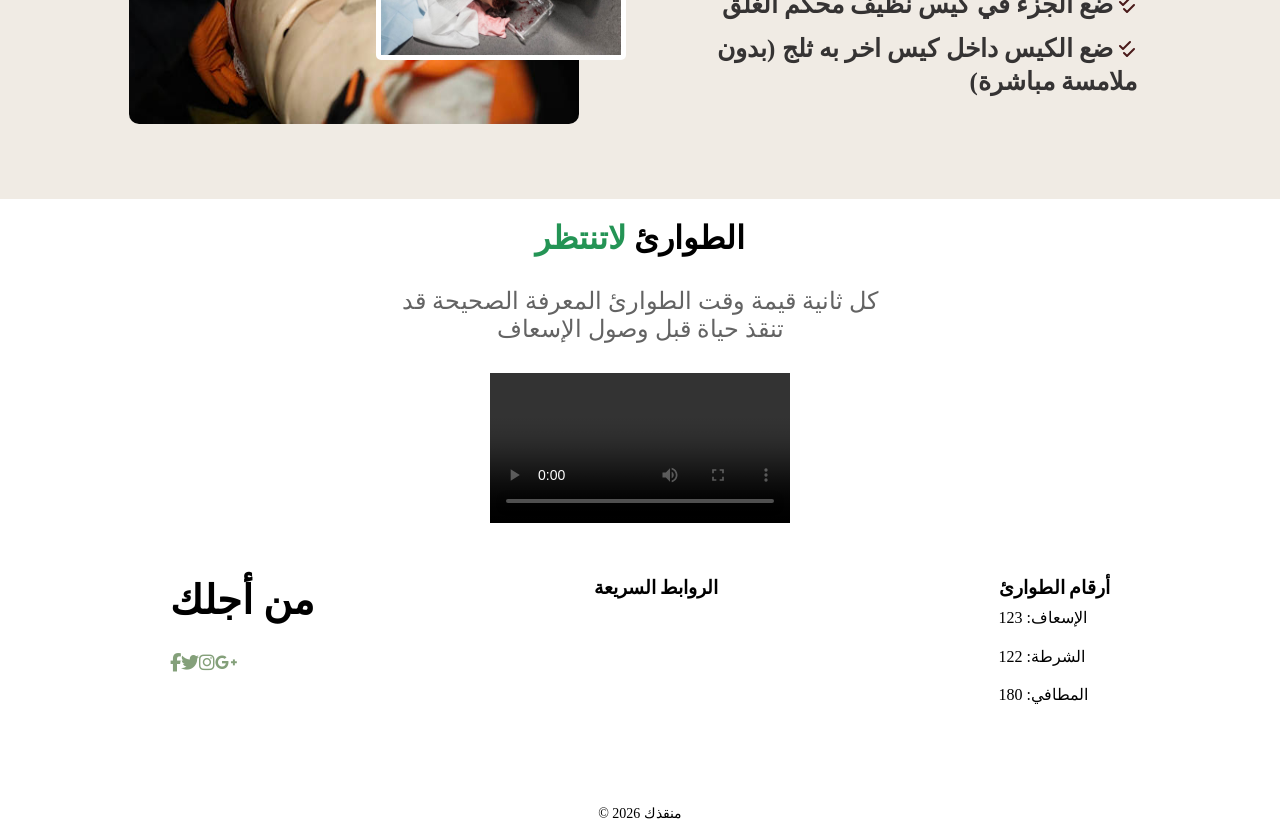
==== commit bb7ac85d: "Fix merge conflict in index.htmlh Removed conflicting video tag from emergency.html merge." ====
--- a/index.html
+++ b/index.html
@@ -269,11 +269,7 @@
     <div class="notwait">
       <h4> الطوارئ <span class="light">لاتنتظر </span></h4>
       <p>كل ثانية قيمة وقت الطوارئ المعرفة الصحيحة قد <br> تنقذ حياة قبل وصول الإسعاف </p>
-<<<<<<< HEAD:emergency.html
-      <video class="my-video" controls>
-=======
       <video class="my-video"  controls>
->>>>>>> ebc6084ce394d407812a9ae3fe99eaaca4870914:index.html
         <source src="video_2026-02-21_23-58-47.mp4 " type="video/mp4">
       </video>
     </div>
